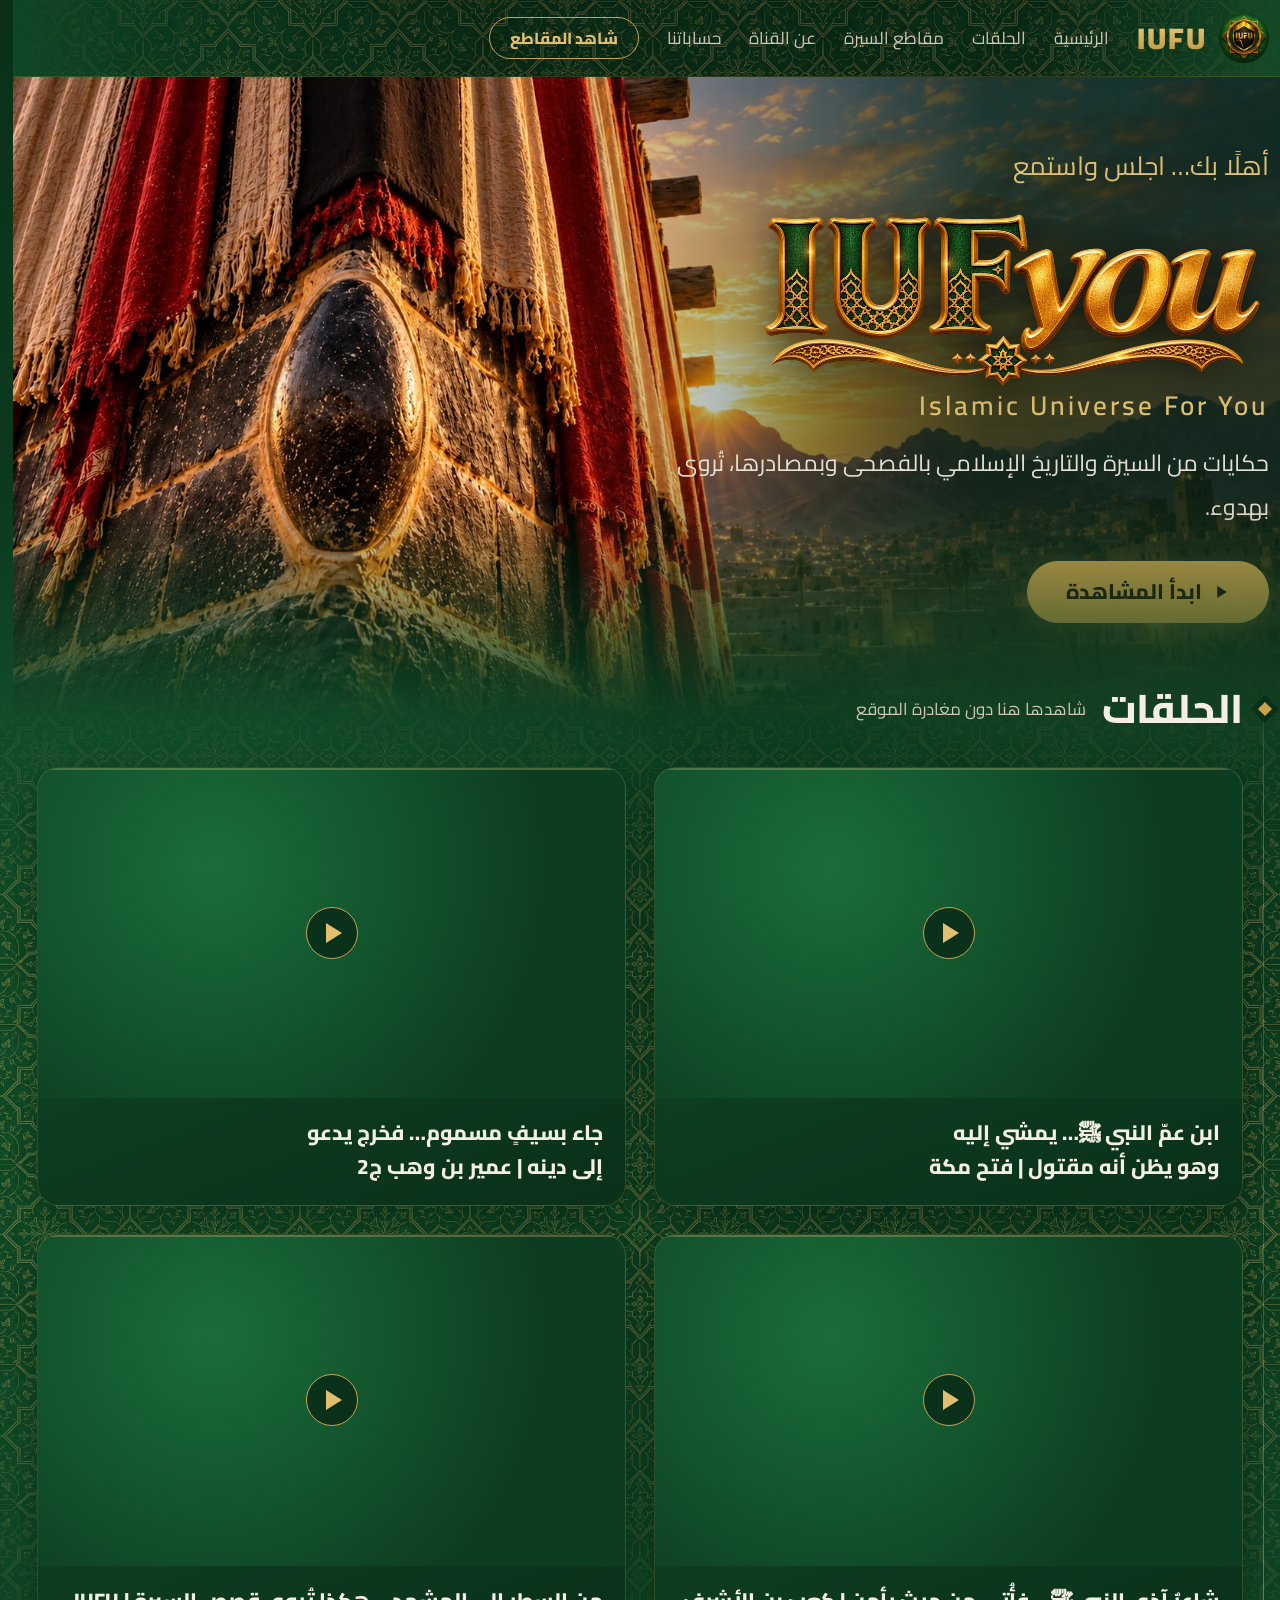
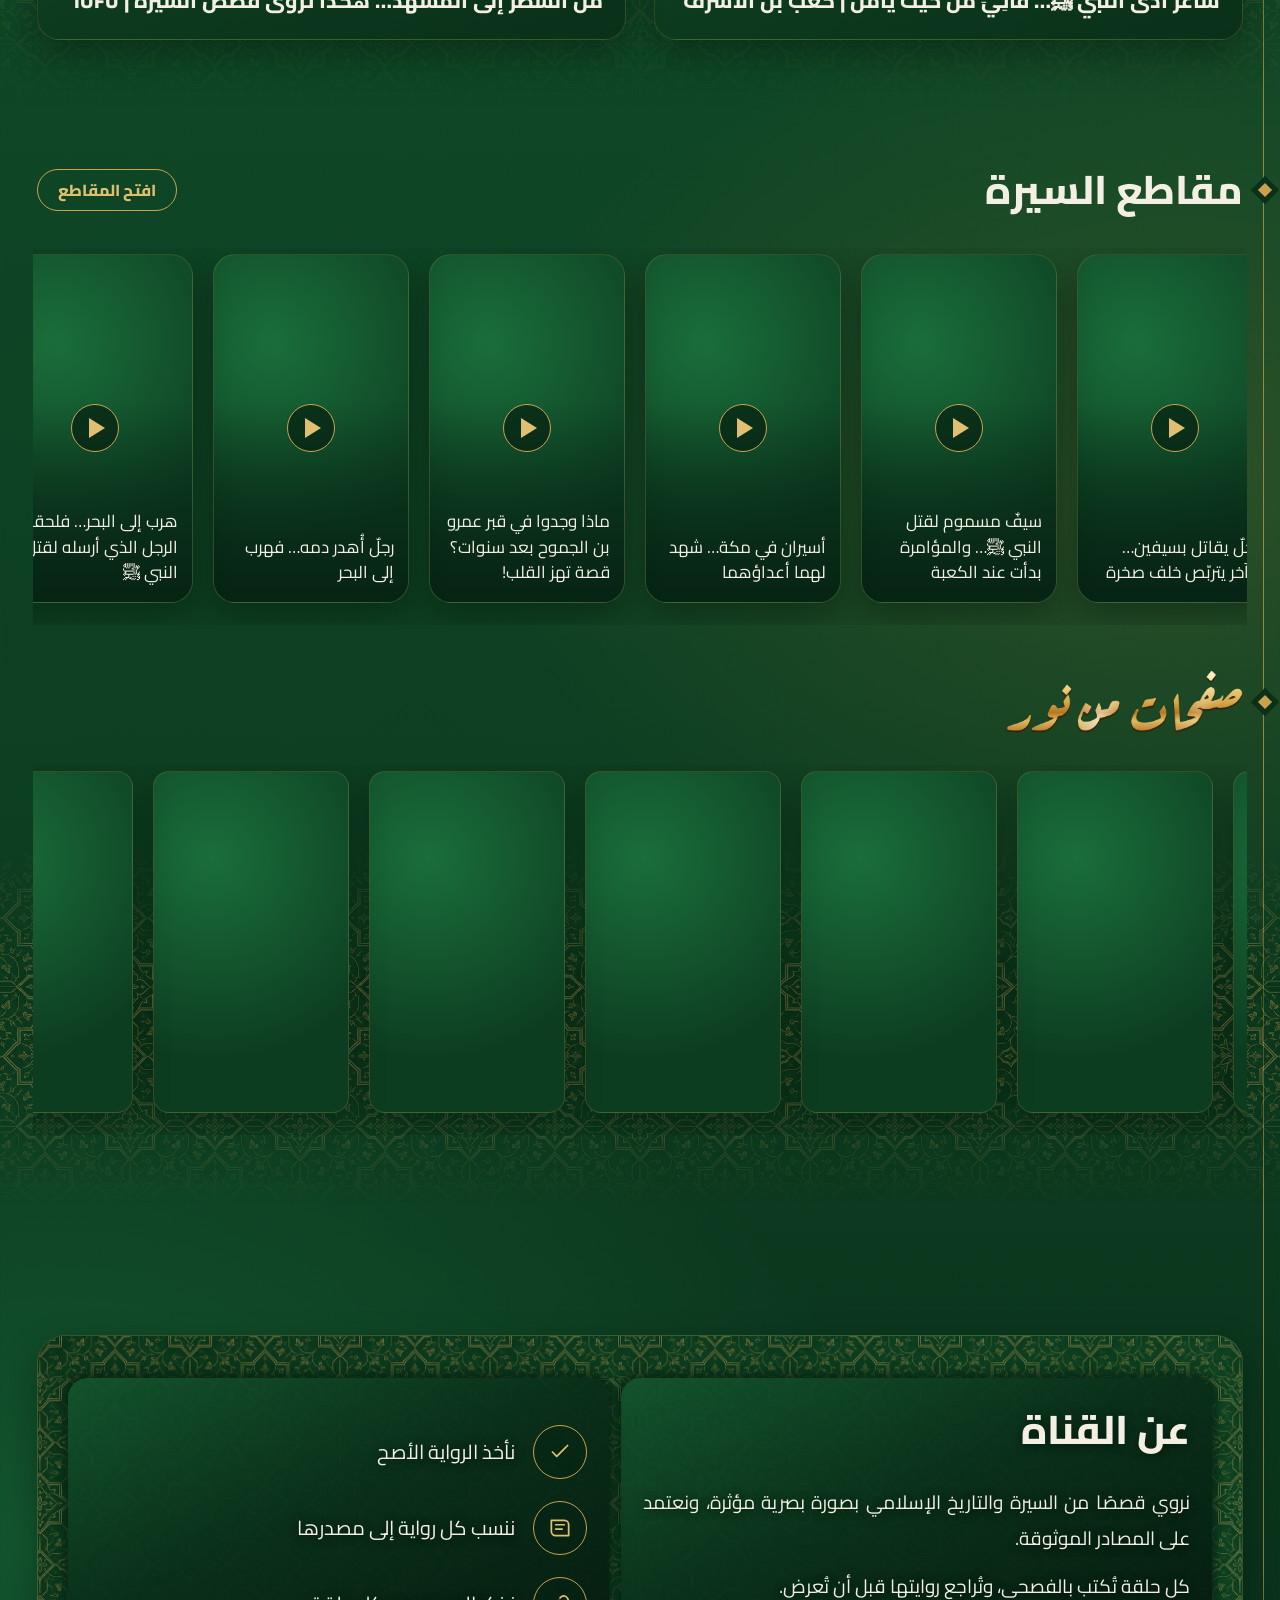
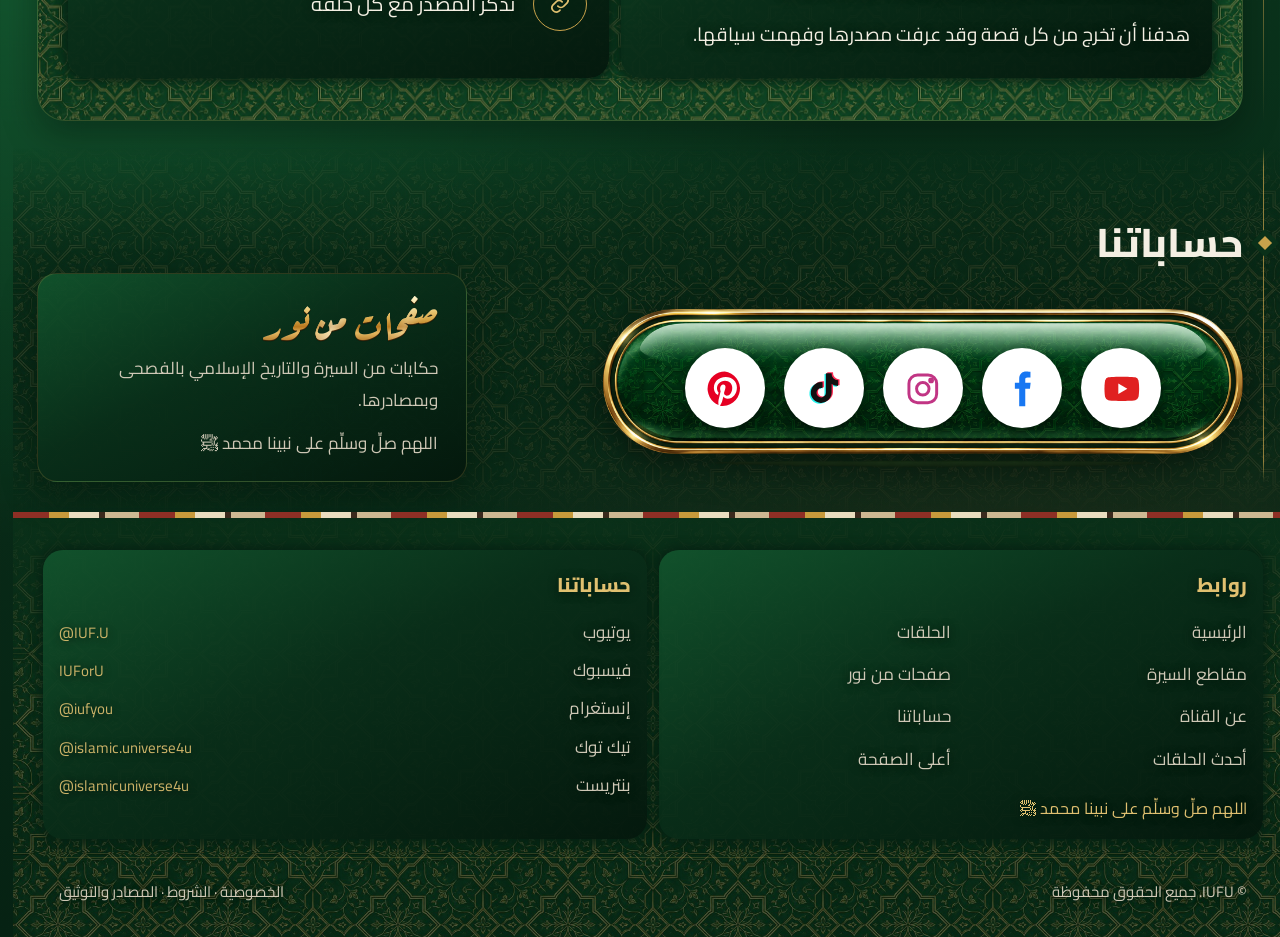
==== index.html @ 2909538a "Hero: bigger title and text, shifted left Co-Authored-By: Claude Sonnet 5.5 <noreply@anthropic.com> " ====
<!doctype html>
<html lang="ar" dir="rtl">
<head>
<meta charset="utf-8">
<meta name="viewport" content="width=device-width,initial-scale=1,viewport-fit=cover">
<title>صفحات من نور</title>
<meta name="claude:viewport-fit-sides" content="cover">
<link rel="stylesheet" href="https://fonts.googleapis.com/css2?family=Cairo:wght@400;600;800;900&display=swap">
<style>
/* Layout: a calm evening. An illustrated emerald dusk with lanterns opens the page, then soft rounded cards on a deep green ground. A faint gold thread runs down the right edge. */
:root{
  --ink:#062213; --bg:#0A3019; --card:#0D3D21; --raised:#145A31; --emerald:#0F5A30;
  --gold:#C9A24B; --gold-l:#E0C070; --gold-d:#9E7B2E;
  --text:#F4EFE3; --text2:#CFC8B6; --line:rgba(201,162,75,.2);
  --w-red:#8E2F25; --w-ochre:#C79A3B; --w-cream:#E9DDBF; --w-sand:#CDB892; --w-brown:#3A2A1D;
  --f-display:"Cairo","Noto Kufi Arabic",Tahoma,sans-serif;
  --f-body:"Cairo","Noto Sans Arabic",Tahoma,sans-serif;
  --shadow:0 14px 34px rgba(2,12,7,.35);
  color-scheme:dark;
}
*{box-sizing:border-box}
[hidden]{display:none!important}
html{scroll-behavior:smooth}
body{margin:0;direction:rtl;font-family:var(--f-body);font-size:19px;line-height:1.9;color:var(--text);
  background-color:var(--bg);background-image:
    radial-gradient(1000px 700px at 88% 7%,rgba(201,162,75,.20),transparent 70%),
    radial-gradient(1100px 800px at 6% 26%,rgba(26,110,59,.85),transparent 70%),
    radial-gradient(1000px 700px at 92% 50%,rgba(199,154,59,.16),transparent 70%),
    radial-gradient(1200px 850px at 4% 76%,rgba(20,90,49,.9),transparent 70%),
    radial-gradient(900px 600px at 80% 92%,rgba(142,47,37,.14),transparent 70%),
    linear-gradient(180deg,#0A3019 0%,#0F4A28 32%,#0D3D21 62%,#062213 100%)}
body::before{content:"";position:fixed;inset:0 0 auto;height:env(safe-area-inset-top,0px);background:var(--ink);z-index:60}
a{color:inherit;text-decoration:none}
img{display:block;width:100%;height:100%;object-fit:cover}
h1,h2,h3,h4,p{margin:0}
h1,h2,h3,h4{font-family:var(--f-display);font-weight:800;text-wrap:balance}
button{font:inherit}
:focus-visible{outline:2px solid var(--gold-l);outline-offset:3px}
.wrap{max-width:1264px;margin-inline:auto;padding-left:max(16px,env(safe-area-inset-left,0px));padding-right:max(16px,env(safe-area-inset-right,0px))}

/* header */
.top{position:sticky;top:env(safe-area-inset-top,0px);z-index:50;background:rgba(6,34,19,.92);backdrop-filter:blur(8px);-webkit-backdrop-filter:blur(8px);border-bottom:1px solid var(--line)}
.top .wrap{display:flex;align-items:center;gap:28px;height:76px}
.brand{display:flex;align-items:center;gap:12px;flex:none}
.brand img{width:50px;height:50px;border-radius:50%}
.brand b{font-family:var(--f-display);font-size:22px;color:var(--gold-l);font-weight:900;white-space:nowrap}
.nav{display:flex;gap:28px;font-size:17px;color:var(--text2)}
.nav a{position:relative;padding:4px 0;transition:color .2s}
.nav a:hover{color:var(--gold-l)}
.btn{display:inline-flex;align-items:center;justify-content:center;gap:10px;font-family:var(--f-display);font-weight:800;font-size:18px;border-radius:99px;padding:0 28px;height:52px;cursor:pointer;border:1px solid var(--gold);transition:background .25s,color .25s,transform .25s}
.btn.solid{background:var(--gold);color:#1b1407;box-shadow:0 8px 24px rgba(201,162,75,.25)}
.btn.solid:hover{background:var(--gold-l);transform:translateY(-2px)}
.btn.line{color:var(--gold-l);background:transparent}
.btn.line:hover{background:rgba(201,162,75,.14)}
.btn.sm{height:42px;font-size:16px;padding:0 20px}
.btn svg{width:18px;height:18px;fill:currentColor}

/* hero */
.hero{position:relative;overflow:hidden;background:var(--ink);min-height:640px}
.hero-img{position:absolute;inset:0 auto 0 0;width:100%;-webkit-mask-image:linear-gradient(to left,rgba(0,0,0,.22) 0,rgba(0,0,0,.22) 24%,#000 58%);mask-image:linear-gradient(to left,rgba(0,0,0,.22) 0,rgba(0,0,0,.22) 24%,#000 58%)}
.hero-img img{object-position:35% 50%}
.hero::after{content:"";position:absolute;inset:auto 0 0;height:70px;background:linear-gradient(to bottom,transparent,#0A3019)}
.hero .wrap{position:relative;z-index:2;min-height:640px;display:flex;align-items:center}
.hero-copy{width:min(540px,100%);display:flex;flex-direction:column;gap:18px;padding-block:40px 70px}
.hello{font-family:var(--f-display);color:var(--gold-l);font-size:20px}
.hero h1{font-size:64px;line-height:1}
.ttl{display:block;width:min(560px,100%);height:auto;filter:drop-shadow(0 6px 18px rgba(0,0,0,.45))}
.brand .ttl-s{height:34px;width:auto;border-radius:0}
.ttl-h{display:block;height:62px;width:auto}
.ttl-b{display:block;height:46px;width:auto}
.hero p{color:var(--text);font-size:21px;opacity:.92}
.hero-actions{display:flex;gap:22px;align-items:center;flex-wrap:wrap;margin-top:10px}
.link{border-bottom:1px solid var(--gold);padding-bottom:2px;color:var(--text);cursor:pointer;background:none;border-top:0;border-inline:0}
.sway{transform-box:fill-box;transform-origin:50% 0;animation:sway 7s ease-in-out infinite}
.sway.b{animation-duration:9s;animation-delay:-3s}
.glow{animation:breathe 5s ease-in-out infinite}
.tw{animation:tw 4s ease-in-out infinite}
@keyframes sway{0%,100%{transform:rotate(-2.2deg)}50%{transform:rotate(2.2deg)}}
@keyframes breathe{0%,100%{opacity:.7}50%{opacity:1}}
@keyframes tw{0%,100%{opacity:.35}50%{opacity:1}}

/* main + gold thread */
main{position:relative;padding-right:26px}
main::before{content:"";position:absolute;right:5px;top:0;bottom:0;width:1px;background:linear-gradient(to bottom,transparent,rgba(201,162,75,.7) 6%,rgba(201,162,75,.7) 94%,transparent)}
section{padding-top:84px}
.sec-head{position:relative;display:flex;align-items:center;gap:16px;margin-bottom:32px}
.sec-head::after{content:"";position:absolute;right:-27px;top:50%;width:10px;height:10px;background:var(--gold);transform:translateY(-50%) rotate(45deg);box-shadow:0 0 0 5px var(--bg)}
.sec-head h2{font-size:40px;line-height:1.3}
.sec-head .note{color:var(--text2);font-size:17px}
.sec-head .more{margin-inline-start:auto}

/* cards */
.card{background:linear-gradient(160deg,#145A31 0%,#0D3D21 55%,#0A3019 100%);border:1px solid var(--line);border-radius:22px;overflow:hidden;box-shadow:var(--shadow)}
a.card{display:block;transition:transform .3s,border-color .3s}
a.card:hover{transform:translateY(-4px);border-color:rgba(201,162,75,.5)}
.ph{position:relative;overflow:hidden;background:radial-gradient(circle at 30% 30%,#1a6e3b,#0D3D21 70%)}
.ph::after{content:"";position:absolute;inset:0;pointer-events:none;box-shadow:inset 0 2px 0 rgba(242,197,122,.28)}
.pb{position:absolute;z-index:2;inset:50% auto auto 50%;transform:translate(-50%,-50%);width:64px;height:64px;border-radius:50%;background:rgba(6,34,19,.72);border:1px solid var(--gold);display:grid;place-items:center;transition:background .25s,transform .25s}
.pb::before{content:"";border:10px solid transparent;border-right:0;border-left:16px solid var(--gold-l);margin-left:4px}
a:hover>.pb,a:hover .pb{background:rgba(201,162,75,.92);transform:translate(-50%,-50%) scale(1.06)}
a:hover .pb::before{border-left-color:#1b1407}
.cap{padding:18px 22px 22px}
.cap h3{font-size:21px;line-height:1.6}

/* videos */
.vgrid{display:grid;grid-template-columns:minmax(0,1fr) minmax(0,1fr);gap:28px;align-items:start}
.vmain .ph{aspect-ratio:16/9;display:block}
.vmain .cap{display:flex;flex-direction:column;gap:14px;align-items:flex-start}
.vmain h3{font-size:25px}
.vstack{display:grid;gap:28px}
a.card.newv{display:grid;grid-template-columns:minmax(0,1.35fr) minmax(0,1fr);align-items:stretch}
.newv .ph{aspect-ratio:16/9;display:block}
.newv .cap{display:flex;flex-direction:column;justify-content:center;gap:14px;align-items:flex-start}
.newv h3{font-size:27px}
.newtag{display:inline-block;background:var(--gold);color:#1b1407;font-weight:900;font-size:15px;border-radius:99px;padding:2px 16px}
@media(max-width:860px){.newv{grid-template-columns:1fr}}
.hbar{flex:1 1 0;min-width:0;overflow:hidden;direction:ltr;height:44px;display:flex;align-items:center;border:1px solid var(--line);border-radius:99px;background:rgba(0,0,0,.18);-webkit-mask-image:linear-gradient(to right,transparent 0,#000 7%,#000 93%,transparent 100%);mask-image:linear-gradient(to right,transparent 0,#000 7%,#000 93%,transparent 100%)}
.hbar-t{display:flex;flex:none;width:max-content;white-space:nowrap;animation:hroll var(--hdur,40s) linear infinite}
.hbar:hover .hbar-t,.hbar:focus-within .hbar-t{animation-play-state:paused}
.hbar .hi{direction:rtl;display:inline-flex;align-items:center;gap:10px;padding-inline:36px;color:var(--text);font-size:16px}
.hbar .hi::before{content:"✦";color:var(--gold)}
.hbar .hi b{color:var(--gold-l);font-weight:700;font-size:14px}
@keyframes hroll{from{transform:translateX(-50%)}to{transform:translateX(0)}}
@media(prefers-reduced-motion:reduce){.hbar{justify-content:center}.hbar-t{animation:none!important;width:auto;white-space:normal;max-height:44px;overflow:hidden}.hbar .hi+.hi{display:none}}
@media(max-width:560px){.hbar{height:40px}.hbar .hi{font-size:15px}}
.hday{position:relative;text-align:center;padding:44px 40px 40px}
.hday::before{content:"❝";display:block;font-size:64px;line-height:.8;color:var(--gold);font-family:Georgia,serif}
.hday .ht{font-family:var(--f-display);font-size:34px;line-height:2;color:var(--text);max-width:900px;margin:10px auto 0;text-wrap:balance}
.hday .hs{margin-top:14px;color:var(--gold-l);font-size:19px;font-weight:700}
.hday .hs::before{content:"— "}
@media(max-width:560px){.hday{padding:32px 20px}.hday .ht{font-size:26px}}
#newvid[hidden]+#videos{padding-top:0!important;margin-top:-34px!important}
.vside .ph{aspect-ratio:16/9}
.vside .pb{width:52px;height:52px}

/* shorts */
.srow{display:flex;gap:20px;overflow-x:auto;padding:6px 4px 22px;margin-inline:-4px;scrollbar-color:var(--raised) transparent}
.short{position:relative;flex:0 0 196px;aspect-ratio:9/16;border-radius:22px;overflow:hidden;border:1px solid var(--line);background:radial-gradient(circle at 30% 25%,#1a6e3b,#0D3D21 70%);scroll-snap-align:start;box-shadow:var(--shadow);transition:transform .3s,border-color .3s}
.short:hover{transform:translateY(-4px);border-color:rgba(201,162,75,.5)}
.short .fade{position:absolute;inset:0;background:linear-gradient(to top,rgba(6,34,19,.94),transparent 58%)}
.short .over{position:absolute;z-index:2;inset:auto 14px 16px;font-family:var(--f-display);font-size:17px;line-height:1.5}
.short .pb{width:48px;height:48px}
.igh{margin-top:46px}
.igrow{display:flex;gap:20px;overflow-x:auto;padding:6px 4px 22px;margin-inline:-4px;scrollbar-color:var(--raised) transparent}
.igc{flex:0 0 196px}
.igc{border-radius:16px;overflow:hidden;background:radial-gradient(circle at 30% 25%,#1a6e3b,#0D3D21 70%);border:1px solid var(--line);box-shadow:var(--shadow);position:relative}
.igo{position:absolute;inset:0;z-index:2;cursor:pointer;touch-action:pan-x;-webkit-tap-highlight-color:transparent}
.igc.on .igo{display:none}
.igc.on{outline:2px solid var(--gold);outline-offset:-2px}
.igc iframe{display:block;width:340px;height:600px;border:0;transform-origin:top right;position:absolute;top:0;right:0}


/* about */
.about{border:1px solid var(--line);border-radius:28px;background:linear-gradient(135deg,#0D3D21,#145A31);position:relative;overflow:hidden;box-shadow:var(--shadow)}
.about::before{content:"";position:absolute;inset:0;opacity:.07;background-image:url("data:image/svg+xml,%3Csvg xmlns='http://www.w3.org/2000/svg' width='80' height='80' viewBox='0 0 80 80'%3E%3Cpath d='M40 6l8 14 15-6-6 15 15 8-15 8 6 15-15-6-8 14-8-14-15 6 6-15-15-8 15-8-6-15 15 6z' fill='none' stroke='%23F4EFE3' stroke-width='1.2'/%3E%3C/svg%3E")}
.about .in{display:grid;grid-template-columns:1.1fr 1fr;gap:56px;padding:56px 52px;position:relative;z-index:1}
.about h2{font-size:40px;margin-bottom:16px}
.about p{margin-bottom:12px}
.points{display:flex;flex-direction:column;gap:22px;justify-content:center}
.pt{display:flex;align-items:center;gap:18px;font-size:20px}
.pt i{flex:none;width:54px;height:54px;border-radius:50%;border:1px solid var(--gold);display:grid;place-items:center;background:rgba(6,34,19,.45)}
.pt svg{width:26px;height:26px;stroke:var(--gold-l);fill:none;stroke-width:1.6;stroke-linecap:round;stroke-linejoin:round}

/* accounts */
.g5a{display:grid;grid-template-columns:repeat(5,1fr);gap:22px}
.acct{color:inherit;text-decoration:none;transition:transform .25s;padding:26px 16px;display:flex;flex-direction:column;align-items:center;gap:12px;text-align:center}
.acct i{width:60px;height:60px;border-radius:50%;background:var(--raised);border:1px solid var(--line);display:grid;place-items:center;color:var(--text);font-style:normal;font-family:var(--f-display);font-size:28px}
.acct{padding:0}
.acct{flex:0 0 12.5%}
.acct i{width:100%;height:auto;aspect-ratio:1;background:#fff;border:0;box-shadow:0 3px 12px rgba(0,0,0,.4)}
.acct i svg{width:52%;height:52%}
.g5a{display:flex;flex-wrap:nowrap;align-items:center;justify-content:center;gap:3%;padding:0;box-sizing:border-box;flex:0 1 640px;min-width:300px;aspect-ratio:1933/481;background:url(img/pill.png) center/100% 100% no-repeat;filter:drop-shadow(0 8px 18px rgba(0,0,0,.45))}
@media(max-width:700px){.accrow{flex-wrap:wrap}}
.accrow{display:flex;flex-wrap:nowrap;align-items:center;justify-content:space-between;gap:34px}
.bcard{flex:1 1 260px;max-width:430px;margin-right:auto;padding:22px 28px;border-radius:20px;background:linear-gradient(155deg,rgba(18,84,45,.93) 0%,rgba(9,46,25,.95) 45%,rgba(4,24,13,.97) 100%);border:1px solid var(--line);box-shadow:var(--shadow)}
.bcard h4{font-size:22px;color:var(--gold-l);margin-bottom:10px}
.bcard p{margin:0;color:var(--text2);font-size:17px}
.acct:hover{transform:translateY(-3px)}
.acct svg{width:30px;height:30px;stroke:var(--text);fill:none;stroke-width:1.7;stroke-linecap:round;stroke-linejoin:round}
.acct b{font-family:var(--f-display);font-size:21px;font-weight:800}

/* footer */
.weave{height:6px;background:repeating-linear-gradient(90deg,var(--w-red) 0 36px,var(--w-ochre) 36px 56px,var(--w-cream) 56px 86px,var(--w-brown) 86px 92px,var(--w-sand) 92px 126px)}
footer{margin-top:0;background:linear-gradient(180deg,#0A3019 0%,#062213 75%)}
footer .wrap{padding-block:48px 30px}
.fcols{display:grid;grid-template-columns:1fr 1fr;gap:40px}
.fcols h4{font-size:20px;color:var(--gold-l);margin-bottom:12px}
.fb h4{font-size:30px}
.fcols p,.fcols li{color:var(--text2);font-size:17px}
.fcols ul.two{grid-template-columns:1fr 1fr;gap:10px 20px}
.fcols ul.hnd a{display:flex;justify-content:space-between;gap:14px;align-items:baseline}
.fcols ul.hnd em{font-style:normal;direction:ltr;color:var(--gold-l);font-size:15px;opacity:.9}
.fcols .salat{margin-top:18px;color:var(--gold-l);font-size:16px}
.fcols ul{list-style:none;margin:0;padding:0;display:grid;gap:6px}
.fcols a:hover{color:var(--gold-l)}
.strip{margin-top:34px;padding-top:20px;border-top:1px solid var(--line);display:flex;justify-content:space-between;gap:16px;flex-wrap:wrap;font-size:15px;color:var(--text2)}


.hero-img{width:100%}
.hero-copy{width:min(600px,100%);gap:22px}
@media(min-width:861px){.hero-copy{margin-inline-end:clamp(40px,7vw,150px)}}
.hero .hello{font-size:26px}
.hero p{font-size:23px;line-height:1.9}
.hero .btn.solid{height:62px;font-size:21px;padding:0 38px}
.hero h1.iu{display:flex;flex-direction:column;gap:6px;font-family:var(--f-display);line-height:1;direction:ltr;align-items:flex-end}
.iu b{font-size:104px;font-weight:900;letter-spacing:4px;background:linear-gradient(180deg,#F3DE9A,#C9A24B 60%,#8E6A22);-webkit-background-clip:text;background-clip:text;color:transparent;filter:drop-shadow(0 4px 14px rgba(0,0,0,.45))}
.brand .iu-s{font-family:var(--f-display);font-size:30px;font-weight:900;letter-spacing:2px;direction:ltr;background:linear-gradient(180deg,#F3DE9A,#C9A24B 65%,#8E6A22);-webkit-background-clip:text;background-clip:text;color:transparent}
.iu-logo{display:block;width:min(520px,100%);height:auto;filter:drop-shadow(0 6px 18px rgba(0,0,0,.5))}
.hero .btn.solid{animation:floatbtn 3.4s ease-in-out infinite}
@keyframes floatbtn{0%,100%{transform:translateY(0);box-shadow:0 10px 22px rgba(201,162,75,.30),0 22px 30px -8px rgba(201,162,75,.35)}50%{transform:translateY(-8px);box-shadow:0 18px 30px rgba(201,162,75,.45),0 34px 44px -6px rgba(224,192,112,.55)}}
.hero .btn.solid:hover{animation-play-state:paused}
@media(prefers-reduced-motion:reduce){.hero .btn.solid{animation:none;box-shadow:0 8px 24px rgba(201,162,75,.45)}}
.iu small{font-size:27px;font-weight:600;letter-spacing:3px;color:var(--gold-l)}
.about p{text-align:justify;text-align-last:right}
.top{background:linear-gradient(to right,rgba(20,90,49,.55) 0,rgba(6,34,19,.97) 34%,rgba(6,34,19,.97) 80%,rgba(20,90,49,.6) 100%)}
.top::before{opacity:.5;-webkit-mask-image:none;mask-image:none}
.band::before{-webkit-mask-image:linear-gradient(to bottom,transparent 0,#000 30%,#000 70%,transparent 100%);mask-image:linear-gradient(to bottom,transparent 0,#000 30%,#000 70%,transparent 100%);opacity:.5}
.band::after{content:"";position:absolute;inset:0;z-index:0;pointer-events:none;background:linear-gradient(to bottom,transparent 0,rgba(6,34,19,.6) 30%,rgba(6,34,19,.6) 70%,transparent 100%)}
/* pattern bands: header, under the about card, footer */
.top::before,.band::before,footer::before{content:"";position:absolute;inset:0;z-index:0;pointer-events:none;background:url(img/pattern.jpg) center top/340px repeat;opacity:.5}
.top::before{opacity:.38;-webkit-mask-image:linear-gradient(to right,transparent,#000 18%,#000 82%,transparent);mask-image:linear-gradient(to right,transparent,#000 18%,#000 82%,transparent)}
.band::before,footer::before{-webkit-mask-image:linear-gradient(to bottom,transparent 0,#000 38%,#000 62%,transparent 100%);mask-image:linear-gradient(to bottom,transparent 0,#000 38%,#000 62%,transparent 100%)}
footer::before{opacity:.42;-webkit-mask-image:linear-gradient(to bottom,transparent 0,#000 45%,#000 100%);mask-image:linear-gradient(to bottom,transparent 0,#000 45%,#000 100%)}
.top .wrap{position:relative;z-index:1}
.band{position:relative;margin-top:26px;padding-bottom:30px}
#accounts .sec-head{margin-bottom:4px}
.g5a{margin-top:22px}
.band .wrap{position:relative;z-index:1}
footer{position:relative;overflow:hidden}
footer .wrap,footer .weave{position:relative;z-index:1}

/* pattern under episodes and shorts */
body{overflow-x:clip}
section{position:relative;isolation:isolate}
#videos::before,#shorts::before{content:"";position:absolute;z-index:-1;left:50%;bottom:-70px;width:100vw;height:360px;transform:translateX(-50%);pointer-events:none;background:url(img/pattern.jpg) center top/340px repeat;opacity:.5;-webkit-mask-image:linear-gradient(to bottom,transparent 0,#000 40%,#000 60%,transparent 100%);mask-image:linear-gradient(to bottom,transparent 0,#000 40%,#000 60%,transparent 100%)}

#videos::before{top:0;height:auto;-webkit-mask-image:linear-gradient(to bottom,transparent 0,#000 24%,#000 62%,transparent 100%);mask-image:linear-gradient(to bottom,transparent 0,#000 24%,#000 62%,transparent 100%)}

.about::before{background:url(img/pattern.jpg) center/300px repeat;opacity:.38}

.about::after{content:"";position:absolute;inset:0;z-index:0;pointer-events:none;background:radial-gradient(ellipse 78% 70% at 50% 50%,rgba(6,34,19,.95) 0%,rgba(8,42,23,.86) 48%,rgba(10,48,25,0) 100%)}

.about::after{background:rgba(6,34,19,.93);-webkit-mask-image:linear-gradient(to right,transparent,#000 14%,#000 86%,transparent),linear-gradient(to bottom,transparent,#000 16%,#000 84%,transparent);mask-image:linear-gradient(to right,transparent,#000 14%,#000 86%,transparent),linear-gradient(to bottom,transparent,#000 16%,#000 84%,transparent);-webkit-mask-composite:source-in;mask-composite:intersect}

.about::after{-webkit-mask-image:linear-gradient(to right,transparent,#000 7%,#000 93%,transparent),linear-gradient(to bottom,transparent,#000 8%,#000 92%,transparent);mask-image:linear-gradient(to right,transparent,#000 7%,#000 93%,transparent),linear-gradient(to bottom,transparent,#000 8%,#000 92%,transparent)}

.about::after{-webkit-mask-image:linear-gradient(to right,transparent,#000 7%,#000 36%,rgba(0,0,0,.06) 48%,#000 60%,#000 97%,transparent),linear-gradient(to bottom,transparent,#000 8%,#000 92%,transparent);mask-image:linear-gradient(to right,transparent,#000 7%,#000 36%,rgba(0,0,0,.06) 48%,#000 60%,#000 97%,transparent),linear-gradient(to bottom,transparent,#000 8%,#000 92%,transparent)}

.about::after{display:none}
.about::before{opacity:.55}
.about .in>div{position:relative;isolation:isolate}
.about .in>div::before{content:"";position:absolute;z-index:-1;inset:-6px -10px;border-radius:20px;background:rgba(6,34,19,.66);box-shadow:0 0 34px 24px rgba(6,34,19,.66)}
.about p,.about h2,.pt{text-shadow:0 1px 10px rgba(4,23,13,.95)}

.about .in>div::before{background:rgba(5,28,15,.9);box-shadow:0 0 34px 24px rgba(5,28,15,.9)}

.about .in>div::before{inset:-14px -22px;box-shadow:0 0 10px 4px rgba(5,28,15,.9)}

.about .in>div::before{background:linear-gradient(155deg,rgba(18,84,45,.93) 0%,rgba(9,46,25,.95) 45%,rgba(4,24,13,.97) 100%);box-shadow:0 0 10px 4px rgba(6,34,19,.9)}

.fcols>div{position:relative;isolation:isolate}
.fcols>div::before{content:"";position:absolute;z-index:-1;inset:-16px -18px;border-radius:20px;background:linear-gradient(155deg,rgba(18,84,45,.93) 0%,rgba(9,46,25,.95) 45%,rgba(4,24,13,.97) 100%);box-shadow:0 0 10px 4px rgba(6,34,19,.9)}
.fcols p,.fcols li,.fcols h4,.strip{text-shadow:0 1px 10px rgba(4,23,13,.95)}
.fcols{gap:44px}

footer .wrap{padding-left:max(38px,env(safe-area-inset-left,0px));padding-right:max(38px,env(safe-area-inset-right,0px))}
.fcols>div::before{inset:-16px -16px}


.hero::after{display:none}
.hero{border-bottom:0;-webkit-mask-image:linear-gradient(to bottom,#000 0,#000 66%,transparent 100%);mask-image:linear-gradient(to bottom,#000 0,#000 66%,transparent 100%)}

/* players + shorts feed */
.x{position:absolute;z-index:5;top:12px;right:12px;width:46px;height:46px;border-radius:50%;border:1px solid var(--line);background:rgba(6,34,19,.88);color:var(--text);font-size:26px;line-height:1;cursor:pointer}
.x:hover{border-color:var(--gold)}
.modal{position:fixed;inset:0;z-index:100;background:rgba(3,16,9,.93);display:flex;align-items:center;justify-content:center;padding:max(16px,env(safe-area-inset-top,0px)) max(16px,env(safe-area-inset-right,0px)) max(16px,env(safe-area-inset-bottom,0px)) max(16px,env(safe-area-inset-left,0px))}
.mbox{width:min(1100px,100%);display:flex;flex-direction:column;gap:14px}
.mbox .x{position:static;align-self:flex-start}
.frame{aspect-ratio:16/9;width:100%;background:#000;border-radius:18px;overflow:hidden;border:1px solid var(--line)}
.frame iframe{width:100%;height:100%;border:0;display:block}
.mcap{display:flex;gap:16px;align-items:center;justify-content:space-between;flex-wrap:wrap}
.mcap h3{font-size:22px;line-height:1.6;flex:1;min-width:240px}
.mfb{font-size:14px;color:var(--text2)}
.mfb a{color:var(--gold-l);border-bottom:1px solid var(--gold)}
.feed-wrap{position:fixed;inset:0;z-index:100;background:#04170d}
.fbar{position:absolute;z-index:6;inset:env(safe-area-inset-top,0px) 0 auto 0;display:flex;align-items:center;justify-content:space-between;padding:12px max(16px,env(safe-area-inset-right,0px)) 0;pointer-events:none}
.fbar b{font-family:var(--f-display);color:var(--gold-l);font-size:20px;text-shadow:0 1px 8px #000}
.fbar .x{position:static;pointer-events:auto}
.feed{position:absolute;inset:0;overflow-y:auto;scroll-snap-type:y mandatory;overscroll-behavior:contain;scrollbar-width:none;outline:none}
.feed::-webkit-scrollbar{display:none}
.fi{height:100dvh;scroll-snap-align:start;scroll-snap-stop:always;display:flex;align-items:center;justify-content:center}
.sw{position:relative;width:min(100vw,calc((100dvh - 24px)*9/16));aspect-ratio:9/16;border-radius:20px;background:var(--raised)}
.stage{position:absolute;inset:0;border-radius:20px;overflow:hidden;background:radial-gradient(circle at 30% 25%,#1a6e3b,#0D3D21 70%)}
.stage iframe{position:absolute;inset:0;width:100%;height:100%;border:0}
.fmeta{position:absolute;z-index:3;inset:auto 0 0 0;padding:56px 16px 18px;background:linear-gradient(to top,rgba(6,34,19,.92),transparent);border-radius:0 0 20px 20px;pointer-events:none}
.fmeta h3{font-size:19px;line-height:1.55;text-shadow:0 1px 6px #000;padding-left:64px}
.rail{position:absolute;z-index:4;left:calc(100% + 14px);bottom:24px;display:flex;flex-direction:column;gap:18px}
.rb{width:56px;display:flex;flex-direction:column;align-items:center;gap:4px;background:none;border:0;color:var(--text);cursor:pointer;font-size:13px;padding:0}
.rb i{width:48px;height:48px;border-radius:50%;background:rgba(13,61,33,.92);border:1px solid var(--line);display:grid;place-items:center;transition:border-color .2s,background .2s}
.rb:hover i{border-color:var(--gold);background:var(--raised)}
.rb svg{width:24px;height:24px;stroke:var(--text);fill:none;stroke-width:1.7;stroke-linecap:round;stroke-linejoin:round}
.fnav{position:absolute;z-index:6;right:max(16px,env(safe-area-inset-right,0px));top:50%;transform:translateY(-50%);display:flex;flex-direction:column;gap:12px}
.fnav button{width:46px;height:46px;border-radius:50%;border:1px solid var(--line);background:rgba(13,61,33,.92);color:var(--text);cursor:pointer;font-size:18px}
.fnav button:hover{border-color:var(--gold)}
.sheet{position:absolute;z-index:8;inset:auto 0 0 0;max-height:72dvh;display:flex;flex-direction:column;background:var(--ink);border-top:1px solid var(--gold);border-radius:22px 22px 0 0;width:min(520px,100%);margin-inline:auto;padding-bottom:env(safe-area-inset-bottom,0px)}
.sh-h{display:flex;align-items:center;justify-content:space-between;padding:14px 20px;border-bottom:1px solid var(--line)}
.sh-h h4{font-size:20px}
.sh-h button{background:none;border:0;color:var(--text);font-size:26px;cursor:pointer;line-height:1}
.cl{list-style:none;margin:0;padding:8px 20px;overflow-y:auto;flex:1;display:grid;gap:14px;align-content:start;min-height:90px}
.cl li b{font-family:var(--f-display);color:var(--gold-l);font-size:15px;font-weight:800}
.cl li p{font-size:16px;line-height:1.7;overflow-wrap:anywhere}
.cl .empty{color:var(--text2);font-size:16px;padding:14px 0}
.cf{display:grid;gap:8px;padding:12px 20px 18px;border-top:1px solid var(--line)}
.cf input,.cf textarea{font:inherit;font-size:16px;color:var(--text);background:var(--card);border:1px solid var(--line);border-radius:14px;padding:10px 14px;width:100%;resize:none}
.cf input:focus,.cf textarea:focus{outline:2px solid var(--gold-l);outline-offset:1px}
.cf .row2{display:flex;gap:10px;align-items:center;justify-content:space-between}
.cf small{color:var(--text2);font-size:13px}
.toast{position:absolute;z-index:12;inset:auto 0 90px 0;margin-inline:auto;width:max-content;max-width:90%;background:var(--gold);color:#1b1407;font-family:var(--f-display);padding:10px 20px;border-radius:99px}

.tap{position:absolute;inset:0;z-index:2;cursor:pointer;-webkit-tap-highlight-color:transparent}
.pi{position:absolute;z-index:3;inset:50% auto auto 50%;transform:translate(-50%,-50%);width:84px;height:84px;border-radius:50%;background:rgba(6,34,19,.72);border:1px solid var(--gold);pointer-events:none}
.pi::before,.pi::after{content:"";position:absolute;top:26px;width:9px;height:30px;border-radius:3px;background:var(--gold-l)}
.pi::before{left:28px}.pi::after{right:28px}
@media (max-width:1100px){
  .g5a{grid-template-columns:repeat(3,1fr)}
  .nav{gap:18px;font-size:16px}
  .hero h1{font-size:54px}
}
@media (max-width:860px){
  .nav{display:none}
  .top .wrap{gap:14px}.top .btn{margin-inline-start:auto}
  .hero{min-height:600px}.hero .wrap{min-height:600px;align-items:flex-start}
  .hero h1{font-size:44px}
  .hero-img{width:100%;-webkit-mask-image:none;mask-image:none;opacity:.5}
  .vgrid,.about .in{grid-template-columns:1fr}
  .about .in{padding:32px 22px;gap:30px}
  .sec-head h2,.about h2{font-size:32px}
  .fcols{grid-template-columns:1fr 1fr}
  .rail{left:10px;bottom:84px}
  .fmeta{padding-left:80px}
  .fmeta h3{padding-left:0;font-size:17px}
  .fnav{display:none}
}
@media (max-width:560px){
  main{padding-right:20px}
  .sec-head::after{right:-22px}
  .g5a{grid-template-columns:1fr 1fr}
  .fcols{grid-template-columns:1fr}
  .brand b{font-size:18px}
  .short{flex-basis:164px}
}
@media (prefers-reduced-motion:reduce){*{transition:none!important;animation:none!important;scroll-behavior:auto!important}}
</style>

<header class="top">
  <div class="wrap">
    <a class="brand" href="#top" aria-label="IUFU"><img src="img/p6.jpg" alt="شعار IUFU"><b class="iu-s">IUFU</b></a>
    <nav class="nav" aria-label="القائمة الرئيسية">
      <a href="#top">الرئيسية</a><a href="#videos">الحلقات</a><a href="#shorts" data-feed="0">مقاطع السيرة</a><a href="#about">عن القناة</a><a href="#accounts">حساباتنا</a>
    </nav>
    <div class="hbar" id="hbar" role="region" aria-label="حديث اليوم" hidden><div class="hbar-t" id="hbt"></div></div>
    <button class="btn line sm" data-feed="0">شاهد المقاطع</button>
  </div>
</header>

<div class="hero" id="top">
  <div class="hero-img"><img src="img/p7.webp" alt="الكعبة المشرفة عند الغروب"></div>
  <div class="wrap">
    <div class="hero-copy">
      <span class="hello">أهلًا بك… اجلس واستمع</span>
      <h1 class="iu"><img class="iu-logo" src="img/iufyou-logo.webp" alt="IUFyou" width="1000" height="334"><small>Islamic Universe For You</small></h1>
      <p>حكايات من السيرة والتاريخ الإسلامي بالفصحى وبمصادرها، تُروى بهدوء.</p>
      <div class="hero-actions">
        <button class="btn solid" data-vid="Xq8omR68XPA"><svg viewBox="0 0 24 24"><path d="M7 4l13 8-13 8z"/></svg>ابدأ المشاهدة</button>
      </div>
    </div>
  </div>
</div>

<div class="wrap"><main>

<section id="newvid" style="padding-top:0;margin-top:-34px" hidden>
  <div class="sec-head"><h2>جديدنا</h2><span class="note">أحدث فيديو على القناة</span></div>
  <div id="newbox"></div>
</section>

<section id="videos" style="padding-top:90px">
  <div class="sec-head"><h2>الحلقات</h2><span class="note">شاهدها هنا دون مغادرة الموقع</span></div>
  <div class="vgrid" id="vgrid"></div>
</section>

<section id="hadith" style="padding-top:90px" hidden>
  <div class="sec-head"><h2>حديث اليوم</h2><span class="note">من هدي النبي ﷺ</span></div>
  <div class="card hday"><p class="ht" id="hdt"></p><div class="hs" id="hds"></div></div>
</section>

<section id="shorts" style="padding-top:124px">
  <div class="sec-head"><h2>مقاطع السيرة</h2><button class="btn line sm more" data-feed="0">افتح المقاطع</button></div>
  <div class="srow" id="srow"></div>
  <div class="sec-head igh"><h2><img class="ttl-h" src="img/title-s.png" alt="صفحات من نور"></h2></div>
  <div class="igrow" id="igrow"></div>
</section>

<section id="about" style="padding-top:200px">
  <div class="about"><div class="in">
    <div>
      <h2>عن القناة</h2>
      <p>نروي قصصًا من السيرة والتاريخ الإسلامي بصورة بصرية مؤثرة، ونعتمد على المصادر الموثوقة.</p>
      <p>كل حلقة تُكتب بالفصحى، وتُراجع روايتها قبل أن تُعرض.</p>
      <p>هدفنا أن تخرج من كل قصة وقد عرفت مصدرها وفهمت سياقها.</p>
    </div>
    <div class="points">
      <div class="pt"><i><svg viewBox="0 0 24 24"><path d="M5 12l4 4 10-10"/></svg></i>نأخذ الرواية الأصح</div>
      <div class="pt"><i><svg viewBox="0 0 24 24"><path d="M4 5h12a4 4 0 014 4v10H8a4 4 0 01-4-4z"/><path d="M8 9h8M8 13h6"/></svg></i>ننسب كل رواية إلى مصدرها</div>
      <div class="pt"><i><svg viewBox="0 0 24 24"><path d="M10 14a4 4 0 005.6 0l3-3a4 4 0 00-5.6-5.6l-1 1"/><path d="M14 10a4 4 0 00-5.6 0l-3 3a4 4 0 005.6 5.6l1-1"/></svg></i>نذكر المصدر مع كل حلقة</div>
    </div>
  </div></div>
</section>

</main></div>
<div class="band"><div class="wrap"><main>
<section id="accounts" style="padding-top:70px">
  <div class="sec-head"><h2>حساباتنا</h2></div>
  <div class="accrow">
  <div class="g5a">
    <a class="acct yt" href="https://www.youtube.com/@IUF.U" target="_blank" rel="noopener" aria-label="يوتيوب"><i><svg viewBox="0 0 24 24"><path fill="#E02020" stroke="none" d="M21.6 7.2a2.5 2.5 0 00-1.8-1.8C18.2 5 12 5 12 5s-6.2 0-7.8.4A2.5 2.5 0 002.4 7.2C2 8.8 2 12 2 12s0 3.2.4 4.8a2.5 2.5 0 001.8 1.8C5.8 19 12 19 12 19s6.200 0 7.800-.4a2.500 2.500 0 001.800-1.800C22 15.200 22 12 22 12s0-3.200-.4-4.800z"/><path fill="#fff" stroke="none" d="M10 9v6l5.200-3z"/></svg></i></a>
    <a class="acct fb" href="https://www.facebook.com/IUForU" target="_blank" rel="noopener" aria-label="فيسبوك"><i><svg viewBox="0 0 24 24"><path fill="#1877F2" stroke="none" d="M14 8.500V6.800c0-.8.2-1.300 1.400-1.300H17V2.200C16.700 2.200 15.700 2 14.600 2 12.100 2 10.500 3.500 10.500 6.200v2.300H8v3.500h2.500V22H14V12h2.700l.4-3.500z"/></svg></i></a>
    <a class="acct ig" href="https://www.instagram.com/iufyou/" target="_blank" rel="noopener" aria-label="إنستغرام"><i><svg viewBox="0 0 24 24" style="stroke:#C13584"><rect x="4" y="4" width="16" height="16" rx="5"/><circle cx="12" cy="12" r="3.6"/><circle cx="16.8" cy="7.2" r=".8" fill="#C13584"/></svg></i></a>
    <a class="acct tt" href="https://www.tiktok.com/@islamic.universe4u" target="_blank" rel="noopener" aria-label="تيك توك"><i><svg viewBox="0 0 24 24"><path fill="#25F4EE" stroke="none" d="M13.200 3v11.300a2.700 2.700 0 11-2.700-2.700c.3 0 .5 0 .8.100V8.200a6 6 0 105.200 6V9.200a6.600 6.600 0 003.800 1.200V7.100a3.800 3.800 0 01-3.800-4.100z" transform="translate(-.8 .5)"/><path fill="#FE2C55" stroke="none" d="M13.200 3v11.300a2.700 2.700 0 11-2.700-2.700c.3 0 .5 0 .8.100V8.200a6 6 0 105.200 6V9.200a6.600 6.600 0 003.800 1.200V7.100a3.800 3.800 0 01-3.800-4.100z" transform="translate(.8 -.5)"/><path fill="#111" stroke="none" d="M13.200 3v11.300a2.700 2.700 0 11-2.700-2.700c.3 0 .5 0 .8.100V8.200a6 6 0 105.200 6V9.200a6.600 6.600 0 003.800 1.200V7.100a3.800 3.800 0 01-3.800-4.100z"/></svg></i></a>
    <a class="acct pn" href="https://uk.pinterest.com/islamicuniverse4u" target="_blank" rel="noopener" aria-label="بنتريست"><i><svg viewBox="0 0 24 24"><path fill="#E60023" stroke="none" d="M12 2a10 10 0 00-3.600 19.300c-.1-.8-.2-2 0-2.900l1.200-5s-.3-.6-.3-1.500c0-1.400.8-2.400 1.800-2.400.9 0 1.300.6 1.300 1.400 0 .9-.5 2.100-.8 3.300-.2 1 .5 1.800 1.500 1.800 1.800 0 3.200-1.900 3.200-4.600 0-2.400-1.700-4.100-4.200-4.100-2.900 0-4.600 2.200-4.600 4.400 0 .9.300 1.800.8 2.300.1.100.1.200.1.300l-.3 1.100c0 .2-.1.200-.3.100-1.300-.6-2.100-2.500-2.100-4 0-3.300 2.400-6.300 6.900-6.300 3.600 0 6.400 2.600 6.400 6 0 3.600-2.300 6.500-5.400 6.500-1.100 0-2.100-.5-2.400-1.200l-.7 2.500c-.2.900-.9 2.100-1.300 2.800A10 10 0 1012 2z"/></svg></i></a>
  </div>
  <div class="fb bcard"><h4><img class="ttl-b" src="img/title-s.png" alt="صفحات من نور"></h4><p>حكايات من السيرة والتاريخ الإسلامي بالفصحى وبمصادرها.</p><p style="margin-top:10px">اللهم صلِّ وسلِّم على نبينا محمد ﷺ</p></div>
  </div>
</section>

</main></div></div>

<footer id="footer">
  <div class="weave"></div>
  <div class="wrap">
    <div class="fcols">
      <div><h4>روابط</h4><ul class="two"><li><a href="#top">الرئيسية</a></li><li><a href="#videos">الحلقات</a></li><li><a href="#shorts" data-feed="0">مقاطع السيرة</a></li><li><a href="#igrow">صفحات من نور</a></li><li><a href="#about">عن القناة</a></li><li><a href="#accounts">حساباتنا</a></li><li><a href="#videos">أحدث الحلقات</a></li><li><a href="#top">أعلى الصفحة</a></li></ul>
        <p class="salat">اللهم صلِّ وسلِّم على نبينا محمد ﷺ</p></div>
      <div><h4>حساباتنا</h4><ul class="hnd"><li><a href="https://www.youtube.com/@IUF.U" target="_blank" rel="noopener"><span>يوتيوب</span><em>@IUF.U</em></a></li><li><a href="https://www.facebook.com/IUForU" target="_blank" rel="noopener"><span>فيسبوك</span><em>IUForU</em></a></li><li><a href="https://www.instagram.com/iufyou/" target="_blank" rel="noopener"><span>إنستغرام</span><em>@iufyou</em></a></li><li><a href="https://www.tiktok.com/@islamic.universe4u" target="_blank" rel="noopener"><span>تيك توك</span><em>@islamic.universe4u</em></a></li><li><a href="https://uk.pinterest.com/islamicuniverse4u" target="_blank" rel="noopener"><span>بنتريست</span><em>@islamicuniverse4u</em></a></li></ul></div>
    </div>
    <div class="strip"><span>© IUFU. جميع الحقوق محفوظة</span><span>الخصوصية · الشروط · المصادر والتوثيق</span></div>
  </div>
</footer>

<div class="modal" id="vm" hidden role="dialog" aria-modal="true" aria-label="مشغّل الفيديو">
  <div class="mbox">
    <button class="x" id="vmx" aria-label="إغلاق">×</button>
    <div class="frame" id="vmf"></div>
    <div class="mcap"><h3 id="vmt"></h3><button class="btn line sm" id="vms">مشاركة</button></div>
    <p class="mfb">إن لم يظهر المشغّل، <a id="vmy" href="#" target="_blank" rel="noopener">افتح الحلقة على يوتيوب</a>.</p>
  </div>
</div>

<div class="feed-wrap" id="fw" hidden role="dialog" aria-modal="true" aria-label="مقاطع السيرة">
  <div class="fbar"><b>مقاطع السيرة · صفحات من نور</b><button class="x" id="fx" aria-label="إغلاق">×</button></div>
  <div class="feed" id="feed" tabindex="0"></div>
  <div class="fnav"><button id="fup" aria-label="السابق">&#9650;</button><button id="fdn" aria-label="التالي">&#9660;</button></div>
  <div class="sheet" id="sh" hidden>
    <div class="sh-h"><h4>التعليقات</h4><button id="shx" aria-label="إغلاق التعليقات">×</button></div>
    <ul class="cl" id="cl"></ul>
    <form class="cf" id="cf" autocomplete="off">
      <input id="cn" maxlength="24" placeholder="اسم مستعار (اختياري)" aria-label="اسم مستعار">
      <textarea id="ct" rows="2" maxlength="280" placeholder="اكتب تعليقك" aria-label="تعليقك" required></textarea>
      <div class="row2"><small>تعليق مجهول، بلا حساب</small><button class="btn solid sm" type="submit">نشر</button></div>
    </form>
  </div>
  <div class="toast" id="toast" hidden></div>
</div>

<script src="content.js"></script>
<script src="supabase-config.js"></script>
<script src="live-content.js"></script>
<script>
window.__iufuBoot=function(){
(function(){
var VIDEOS=SITE.videos;
var SHORTS=SITE.shorts;
var CAROUSELS=SITE.carousels;
var $=function(i){return document.getElementById(i)};
var esc=function(x){return String(x).replace(/[&<>"]/g,function(c){return {'&':'&amp;','<':'&lt;','>':'&gt;','"':'&quot;'}[c]})};
var IMG='https://i.ytimg.com/vi/';
function thumb(id,big){
  return '<img src="'+IMG+id+'/'+(big?'maxresdefault':'hqdefault')+'.jpg" alt="" loading="lazy" onerror="if(!this.dataset.f){this.dataset.f=1;this.src=\''+IMG+id+'/hqdefault.jpg\'}else{this.remove()}">';
}

/* ---- render ---- */
function vcard(v){return '<a class="card vside" href="https://youtu.be/'+v.id+'" data-vid="'+v.id+'"><div class="ph">'+thumb(v.id,true)+'<span class="pb"></span></div><div class="cap"><h3>'+esc(v.t)+'</h3></div></a>'}
function vc(i){return VIDEOS[i]?vcard(VIDEOS[i]):''}
$('vgrid').innerHTML='<div class="vstack">'+vc(0)+vc(3)+'</div><div class="vstack">'+vc(1)+vc(2)+'</div>';
(function(){
  var n=SITE.newVideo; if(!n||!n.id||!n.t) return;
  var s=n.kind==='short', href=s?'https://youtube.com/shorts/'+n.id:'https://youtu.be/'+n.id, attr, i;
  if(s){i=SHORTS.findIndex(function(x){return x.id===n.id}); if(i<0) return; attr='data-feed="'+i+'"'}
  else{ if(!VIDEOS.some(function(x){return x.id===n.id})) return; attr='data-vid="'+n.id+'"'}
  $('newbox').innerHTML='<a class="card newv" href="'+href+'" '+attr+'><div class="ph">'+thumb(n.id,!s)+'<span class="pb"></span></div><div class="cap"><span class="newtag">جديد</span><h3>'+esc(n.t)+'</h3></div></a>';
  $('newvid').hidden=false;
})();
(function(){
  var H=SITE.hadith; if(!H||!H.t) return;
  var one='<span class="hi">'+esc(H.t)+(H.s?' <b>— '+esc(H.s)+'</b>':'')+'</span>';
  $('hbt').innerHTML=one+one;
  $('hbt').style.setProperty('--hdur',Math.max(24,Math.min(120,Math.round((H.t.length+(H.s||'').length)*0.45)))+'s');
  $('hbar').hidden=false;
  $('hdt').textContent=H.t;$('hds').textContent=H.s||'';if(!H.s)$('hds').hidden=true;$('hadith').hidden=false;
})();
$('srow').innerHTML=SHORTS.map(function(v,i){return '<a class="short" href="https://youtube.com/shorts/'+v.id+'" data-feed="'+i+'">'+thumb(v.id)+'<div class="fade"></div><span class="pb"></span><span class="over">'+esc(v.t.split('|')[0])+'</span></a>'}).join('');

/* ---- carousels ---- */
$('igrow').innerHTML=CAROUSELS.map(function(c){return '<div class="igc" data-u="'+esc(c.u)+'"><iframe src="'+esc(c.e)+'" loading="lazy" scrolling="no" title="كاروسيل" allowtransparency="true"></iframe><div class="igo" aria-label="اضغط للإيقاف، ومرتين للفتح"></div></div>'}).join('');
function fitIg(){var l=document.querySelectorAll('.igc');for(var i=0;i<l.length;i++){var w=l[i].clientWidth,k=Math.min(1,w/340),f=l[i].firstChild;f.style.transform='scale('+k+')';l[i].style.height=Math.round(600*k)+'px'}}
fitIg();addEventListener('resize',fitIg);

/* ---- conveyors ---- */
function conveyor(id,dir){
  var r=$(id);
  if(!r||(window.matchMedia&&matchMedia('(prefers-reduced-motion: reduce)').matches))return;
  var n=r.children.length;r.innerHTML+=r.innerHTML;
  var pos=0,last=0,hold=false,t;
  function half(){return Math.abs(r.children[n].offsetLeft-r.children[0].offsetLeft)}
  function pause(){hold=true;clearTimeout(t)}
  function resume(d){clearTimeout(t);if(hard)return;t=setTimeout(function(){hold=false},d||2200)}
  r.addEventListener('touchstart',pause,{passive:true});r.addEventListener('touchend',function(){resume()},{passive:true});
  r.addEventListener('wheel',function(){pause();resume()},{passive:true});
  var hard=false,started=false;
  function step(ts){
    var dt=last?Math.min(ts-last,60):16;last=ts,h=half();
    if(!started&&h){started=true;if(dir<0){pos=h-1;r.scrollLeft=-pos}}
    if(hold){pos=Math.abs(r.scrollLeft)}
    else if(h){pos+=dir*dt*0.045;if(pos>=h)pos-=h;if(pos<=0)pos+=h;r.scrollLeft=-pos}
    requestAnimationFrame(step)}
  var h=0;requestAnimationFrame(step);
  return {stop:function(){hard=true;pause()},go:function(){hard=false;resume(500)}};
}
conveyor('srow',1);
var igc=conveyor('igrow',-1);

/* carousels: tap = stop, double tap = open, then swipe inside freely */
(function(){
  var r=$('igrow'),act=null,lastC=null,lastT=0,tm=0,sx=0,sy=0,st=0;
  function release(){if(act){act.classList.remove('on');act=null}if(igc)igc.go()}
  r.addEventListener('pointerdown',function(e){var o=e.target.closest&&e.target.closest('.igo');if(!o)return;sx=e.clientX;sy=e.clientY;st=Date.now()});
  r.addEventListener('pointerup',function(e){
    var o=e.target.closest&&e.target.closest('.igo');if(!o)return;
    if(Math.abs(e.clientX-sx)>10||Math.abs(e.clientY-sy)>10||Date.now()-st>400)return;
    var c=o.parentNode,now=Date.now();
    if(act&&act!==c){act.classList.remove('on');act=null}
    if(lastC===c&&now-lastT<380){clearTimeout(tm);lastC=null;window.open(c.getAttribute('data-u'),'_blank','noopener');if(igc)igc.go();return}
    lastC=c;lastT=now;if(igc)igc.stop();
    clearTimeout(tm);tm=setTimeout(function(){c.classList.add('on');act=c},390)});
  document.addEventListener('pointerdown',function(e){if(act&&!(e.target.closest&&e.target.closest('.igc.on'))&&!(e.target.closest&&e.target.closest('.igo')))release()},true);
  document.addEventListener('keydown',function(e){if(e.key==='Escape')release()});
})();

/* ---- helpers ---- */
var toastT;
function toast(t){var e=$('toast');e.textContent=t;e.hidden=false;clearTimeout(toastT);toastT=setTimeout(function(){e.hidden=true},2200)}
function lock(on){document.documentElement.style.overflow=on?'hidden':''}
function setHash(h){try{history.replaceState(null,'',h?'#'+h:location.pathname+location.search)}catch(e){}}
function shareLink(h){return location.origin+location.pathname+'#'+h}
function share(title,h){
  var url=shareLink(h);
  if(navigator.share){navigator.share({title:title,url:url}).catch(function(){});return}
  try{navigator.clipboard.writeText(url).then(function(){toast('تم نسخ الرابط')},function(){toast(url)})}catch(e){toast(url)}
}

/* ---- long video player (plays on this page) ---- */
var vmOpener=null;
function openVid(id){
  var v=VIDEOS.filter(function(x){return x.id===id})[0]; if(!v) return;
  vmOpener=document.activeElement;
  $('vmf').innerHTML='<iframe src="https://www.youtube-nocookie.com/embed/'+id+'?autoplay=1&rel=0&modestbranding=1&playsinline=1&hl=ar" title="'+esc(v.t)+'" allow="autoplay; encrypted-media; picture-in-picture; fullscreen" allowfullscreen referrerpolicy="strict-origin-when-cross-origin"></iframe>';
  $('vmt').textContent=v.t;$('vmy').href='https://youtu.be/'+id;$('vm').hidden=false;lock(true);$('vmx').focus();
  $('vms').onclick=function(){share(v.t,'v-'+id)};
  setHash('v-'+id);
}
function closeVid(){$('vm').hidden=true;$('vmf').innerHTML='';lock(false);setHash('');if(vmOpener&&vmOpener.focus)vmOpener.focus()}
$('vmx').onclick=closeVid;
$('vm').addEventListener('click',function(e){if(e.target===this)closeVid()});

/* ---- comments (this version keeps them in the visitor's own browser; swap Store for a shared backend before launch) ---- */
var mem={};
var Store={
  get:function(id){try{return JSON.parse(localStorage.getItem('iufu-c-'+id)||'[]')}catch(e){return mem[id]||[]}},
  add:function(id,c){var l=Store.get(id);l.push(c);mem[id]=l;try{localStorage.setItem('iufu-c-'+id,JSON.stringify(l))}catch(e){}}
};
var curComments=null,lastPost=0;
function renderComments(){
  var l=Store.get(curComments);
  $('cl').innerHTML=l.length?l.map(function(c){return '<li><b>'+esc(c.n)+'</b><p>'+esc(c.t)+'</p></li>'}).join(''):'<li class="empty">لا توجد تعليقات بعد. كن أول من يعلّق.</li>';
  $('cl').scrollTop=$('cl').scrollHeight;
  var b=document.querySelector('.fi[data-id="'+curComments+'"] [data-act="comment"] span'); if(b)b.textContent=l.length||'تعليق';
}
function openSheet(id){curComments=id;$('sh').hidden=false;renderComments();$('ct').focus()}
function closeSheet(){$('sh').hidden=true;curComments=null}
$('shx').onclick=closeSheet;
$('cf').addEventListener('submit',function(e){
  e.preventDefault();
  var t=$('ct').value.trim(); if(!t||!curComments)return;
  if(Date.now()-lastPost<10000){toast('انتظر قليلًا قبل التعليق التالي');return}
  lastPost=Date.now();
  Store.add(curComments,{n:$('cn').value.trim().slice(0,24)||'زائر',t:t.slice(0,280)});
  $('ct').value='';renderComments();
});

/* ---- shorts feed ---- */
var soundOn=true,active=-1,io=null,built=false,player=null,ytQ=[],ytLoading=false,ytFailed=false;
function loadYT(ok,fail){
  if(window.YT&&YT.Player){ok();return}
  if(ytFailed){fail();return}
  ytQ.push([ok,fail]);
  if(ytLoading)return;
  ytLoading=true;
  var s=document.createElement('script');s.src='https://www.youtube.com/iframe_api';
  s.onerror=function(){ytFailed=true;var q=ytQ;ytQ=[];q.forEach(function(p){p[1]()})};
  window.onYouTubeIframeAPIReady=function(){var q=ytQ;ytQ=[];q.forEach(function(p){p[0]()})};
  document.head.appendChild(s);
}
function isPlaying(){try{return !!player&&player.getPlayerState()===1}catch(e){return false}}
function stopPlayer(){if(player){try{player.destroy()}catch(e){}player=null}}
function isMutedNow(){try{return !!(player&&player.isMuted&&player.isMuted())}catch(e){return false}}
function updSound(){
  var on=soundOn&&!isMutedNow();
  [].forEach.call(document.querySelectorAll('.snd'),function(x){x.textContent=on?'كتم':'تشغيل الصوت'});
}
function buildFeed(){
  if(built)return;built=true;
  var ic={c:'<svg viewBox="0 0 24 24"><path d="M21 12a8 8 0 01-11.5 7.2L4 20l1-4.5A8 8 0 1121 12z"/></svg>',s:'<svg viewBox="0 0 24 24"><path d="M12 3v12M7 8l5-5 5 5M5 14v5a2 2 0 002 2h10a2 2 0 002-2v-5"/></svg>',a:'<svg viewBox="0 0 24 24"><path d="M4 9v6h4l5 4V5L8 9z"/><path d="M16 9a4 4 0 010 6M19 6.5a8 8 0 010 11"/></svg>'};
  $('feed').innerHTML=SHORTS.map(function(v,i){
    var n=Store.get(v.id).length;
    return '<section class="fi" data-i="'+i+'" data-id="'+v.id+'"><div class="sw"><div class="stage">'+thumb(v.id)+'<span class="pb"></span></div><div class="fmeta"><h3>'+esc(v.t)+'</h3></div>'+
     '<div class="rail"><button class="rb" data-act="comment" aria-label="التعليقات"><i>'+ic.c+'</i><span>'+(n||'تعليق')+'</span></button>'+
     '<button class="rb" data-act="share" aria-label="مشاركة"><i>'+ic.s+'</i><span>مشاركة</span></button>'+
     '<button class="rb" data-act="sound" aria-label="الصوت"><i>'+ic.a+'</i><span class="snd">'+(soundOn?'كتم':'تشغيل الصوت')+'</span></button></div></div></section>';
  }).join('');
  io=new IntersectionObserver(function(es){es.forEach(function(e){if(e.isIntersecting)activate(+e.target.dataset.i)})},{root:$('feed'),threshold:.7});
  [].forEach.call($('feed').children,function(el){io.observe(el)});
}
function activate(i){
  if(i===active)return;
  stopPlayer();
  var prev=document.querySelector('.fi[data-i="'+active+'"] .stage');
  if(prev)prev.innerHTML=thumb(SHORTS[active].id)+'<span class="pb"></span>';
  active=i;var v=SHORTS[i];
  var st=document.querySelector('.fi[data-i="'+i+'"] .stage'); if(!st)return;
  st.innerHTML='<div id="ytp"></div><div class="tap" id="tap"></div><span class="pi" id="pi" hidden></span>';
  setHash('s-'+v.id);
  if(curComments)closeSheet();
  loadYT(function(){
    if(active!==i||!$('ytp'))return;
    var tried=false;
    player=new YT.Player('ytp',{host:'https://www.youtube-nocookie.com',videoId:v.id,
      playerVars:{autoplay:1,mute:1,controls:0,loop:1,playlist:v.id,playsinline:1,rel:0,modestbranding:1,disablekb:1,fs:0,iv_load_policy:3,hl:'ar'},
      events:{
        onReady:function(e){
          /* start muted: browsers always allow muted autoplay, then try to switch the sound on */
          e.target.mute();e.target.playVideo();
          setTimeout(function(){if(active!==i||!player)return;if(!isPlaying())player.playVideo()},800);
          setTimeout(function(){if(active!==i||!player)return;if(!isPlaying()){var t=$('tap');if(t)t.style.pointerEvents='none'}updSound()},1900);
        },
        onStateChange:function(e){
          var p=$('pi');if(p)p.hidden=(e.data!==2);
          if(e.data===1){
            var t=$('tap');if(t)t.style.pointerEvents='';
            if(soundOn&&!tried){
              tried=true;
              try{player.unMute();player.setVolume(100)}catch(x){}
              setTimeout(function(){if(active!==i||!player)return;if(!isPlaying()){player.mute();player.playVideo()}updSound()},600);
            }
            updSound();
          }
        }
      }});
  },function(){
    if(active!==i)return;
    st.innerHTML='<iframe src="https://www.youtube-nocookie.com/embed/'+v.id+'?autoplay=1&mute=1&controls=0&loop=1&playlist='+v.id+'&playsinline=1&rel=0&modestbranding=1&hl=ar" title="'+esc(v.t)+'" allow="autoplay; encrypted-media; picture-in-picture" allowfullscreen referrerpolicy="strict-origin-when-cross-origin"></iframe>';
  });
}
function openFeed(i){
  buildFeed();
  $('fw').hidden=false;lock(true);active=-1;
  var f=$('feed');f.scrollTop=i*f.clientHeight;activate(i);f.focus();
}
function closeFeed(){
  closeSheet();stopPlayer();
  var st=document.querySelector('.fi[data-i="'+active+'"] .stage');
  if(st&&active>-1)st.innerHTML=thumb(SHORTS[active].id)+'<span class="pb"></span>';
  active=-1;$('fw').hidden=true;lock(false);setHash('');
}
function go(d){var f=$('feed');f.scrollBy({top:d*f.clientHeight,behavior:'smooth'})}
$('fx').onclick=closeFeed;$('fup').onclick=function(){go(-1)};$('fdn').onclick=function(){go(1)};
$('feed').addEventListener('click',function(e){
  var b=e.target.closest('[data-act]');
  if(b){
    var fi=b.closest('.fi'),v=SHORTS[+fi.dataset.i],a=b.dataset.act;
    if(a==='comment')openSheet(v.id);
    else if(a==='share')share(v.t,'s-'+v.id);
    else if(a==='sound'){
      if(soundOn&&isMutedNow()){try{player.unMute();player.setVolume(100)}catch(x){}}
      else{soundOn=!soundOn;try{if(player){soundOn?player.unMute():player.mute()}}catch(x){}}
      updSound();
    }
    return;
  }
  if(e.target.closest('.tap')&&player){
    if(soundOn&&isMutedNow()){try{player.unMute();player.setVolume(100)}catch(x){}updSound();return}
    try{if(player.getPlayerState()===1)player.pauseVideo();else player.playVideo()}catch(x){}
    return;
  }
  var stg=e.target.closest('.stage');
  if(stg&&!stg.querySelector('.tap')&&!stg.querySelector('iframe'))activate(+stg.closest('.fi').dataset.i);
});
document.addEventListener('keydown',function(e){
  if(e.key==='Escape'){
    if(!$('sh').hidden)closeSheet();else if(!$('fw').hidden)closeFeed();else if(!$('vm').hidden)closeVid();
  }else if(!$('fw').hidden&&$('sh').hidden&&(e.key==='ArrowDown'||e.key==='ArrowUp')){e.preventDefault();go(e.key==='ArrowDown'?1:-1)}
  else if(!$('fw').hidden&&$('sh').hidden&&e.key===' '&&player){e.preventDefault();try{player.getPlayerState()===1?player.pauseVideo():player.playVideo()}catch(x){}}
});

/* ---- click routing ---- */
document.addEventListener('click',function(e){
  var v=e.target.closest('[data-vid]');
  if(v){e.preventDefault();openVid(v.dataset.vid);return}
  var f=e.target.closest('[data-feed]');
  if(f&&!e.target.closest('#feed')){e.preventDefault();openFeed(+f.dataset.feed||0)}
});

/* ---- deep links: #s-ID opens the feed, #v-ID opens the player ---- */
(function(){
  var h=location.hash||'',m=h.match(/^#s-(.+)$/);
  if(m){var i=SHORTS.findIndex(function(x){return x.id===m[1]});if(i>-1){openFeed(i);return}}
  m=h.match(/^#v-(.+)$/);
  if(m&&VIDEOS.some(function(x){return x.id===m[1]}))openVid(m[1]);
})();
})();
};
</script>

</body>
</html>
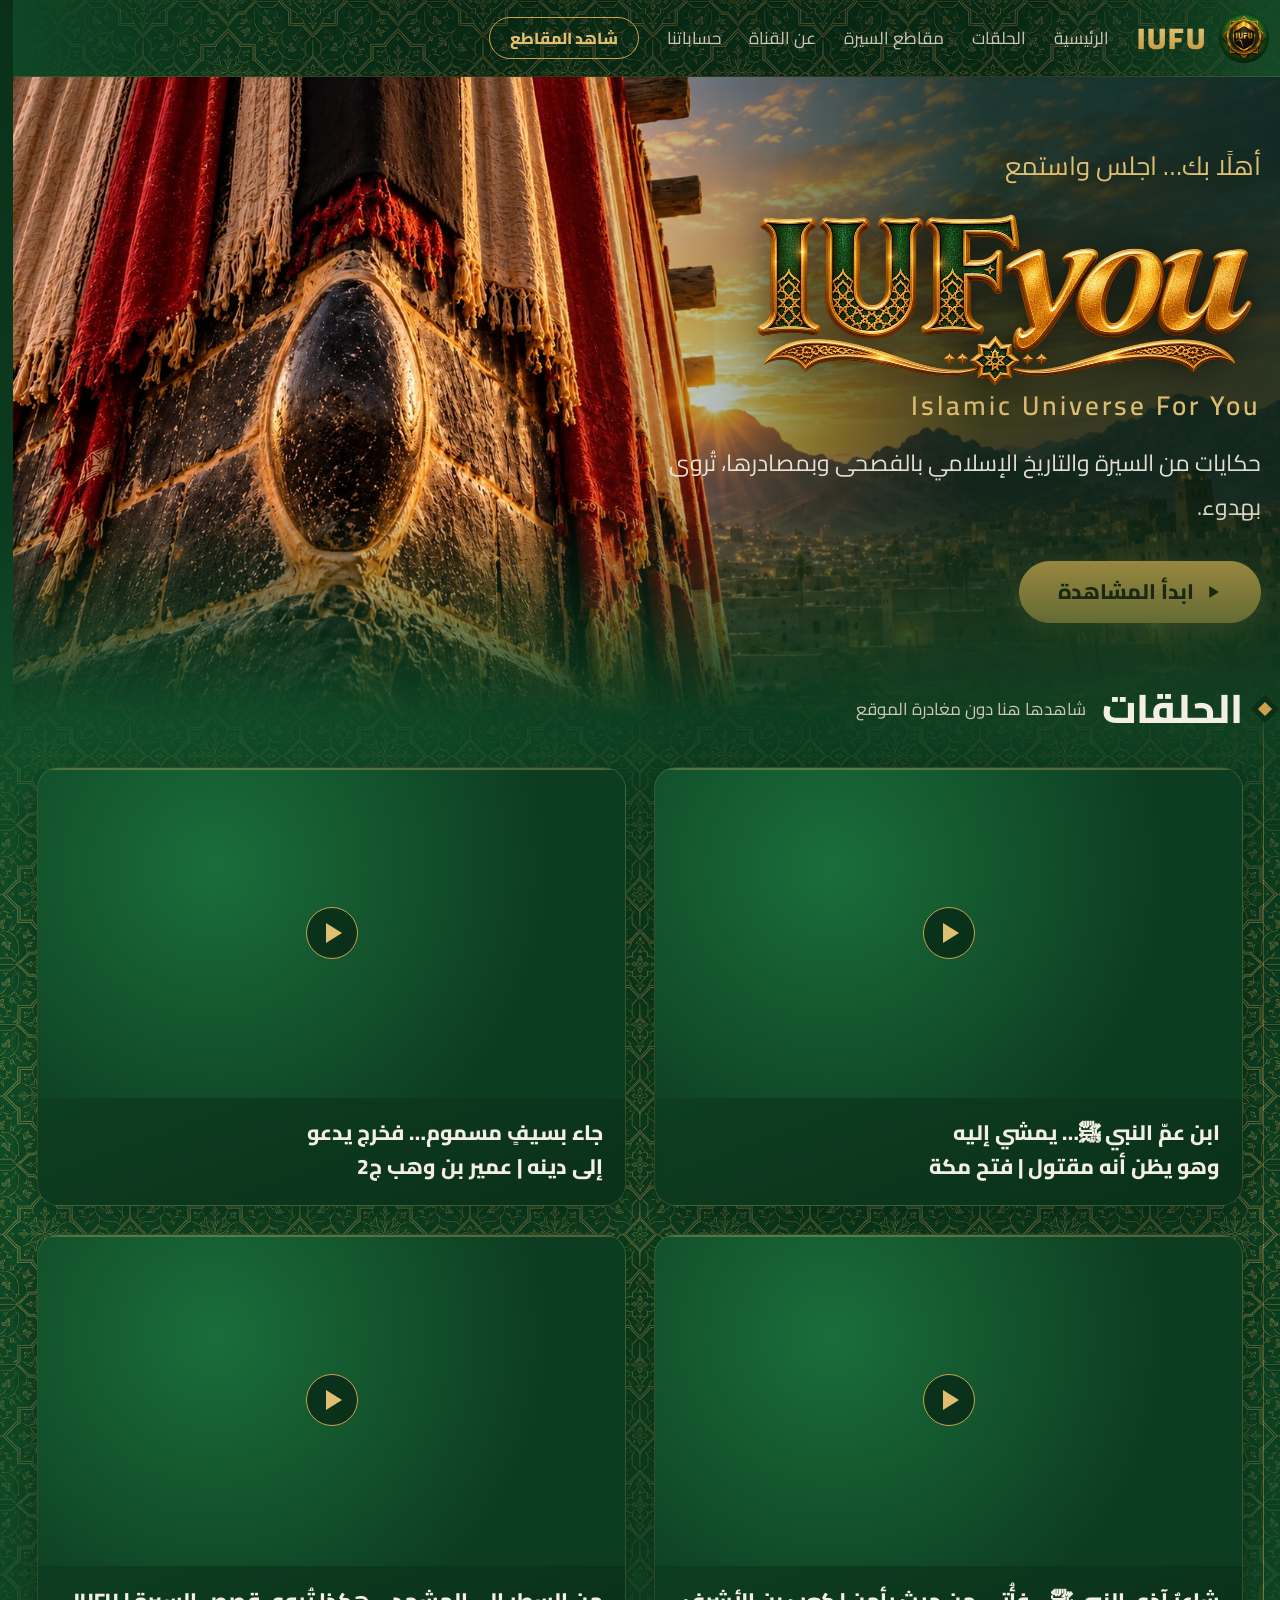
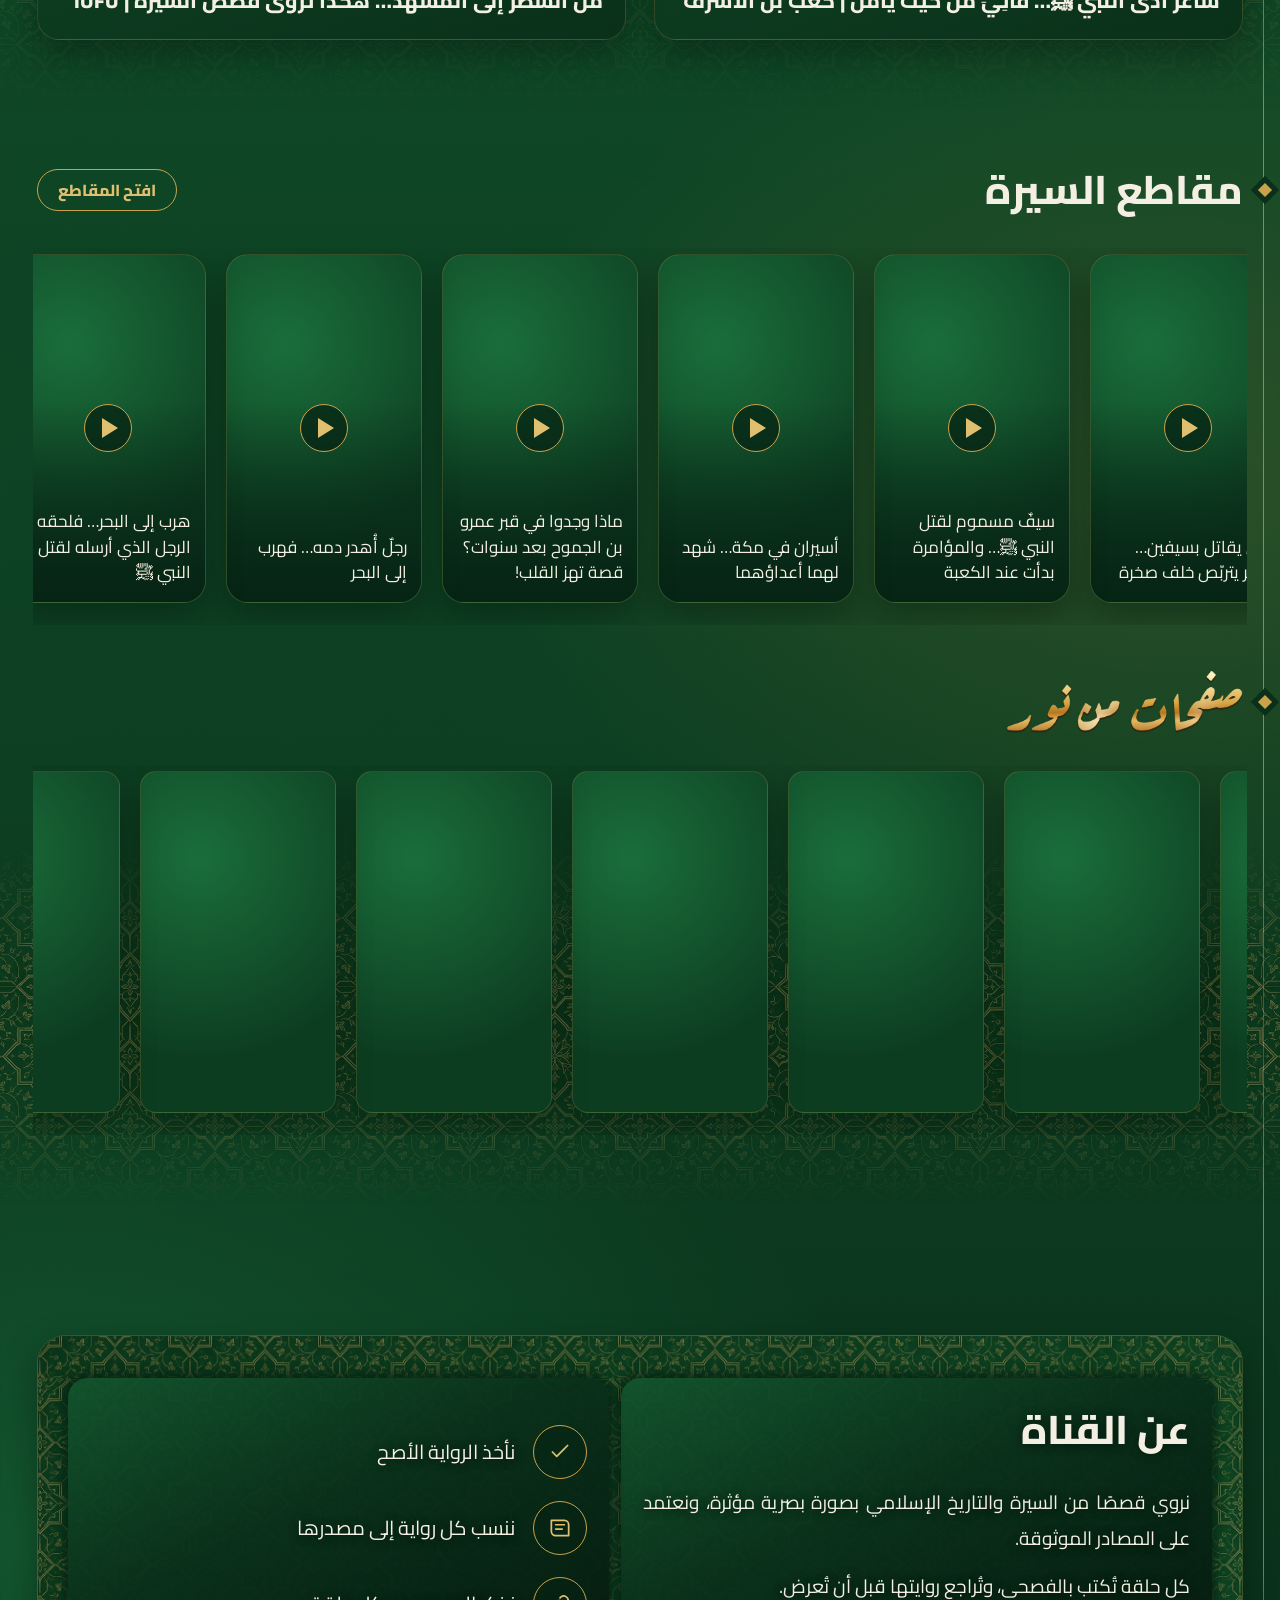
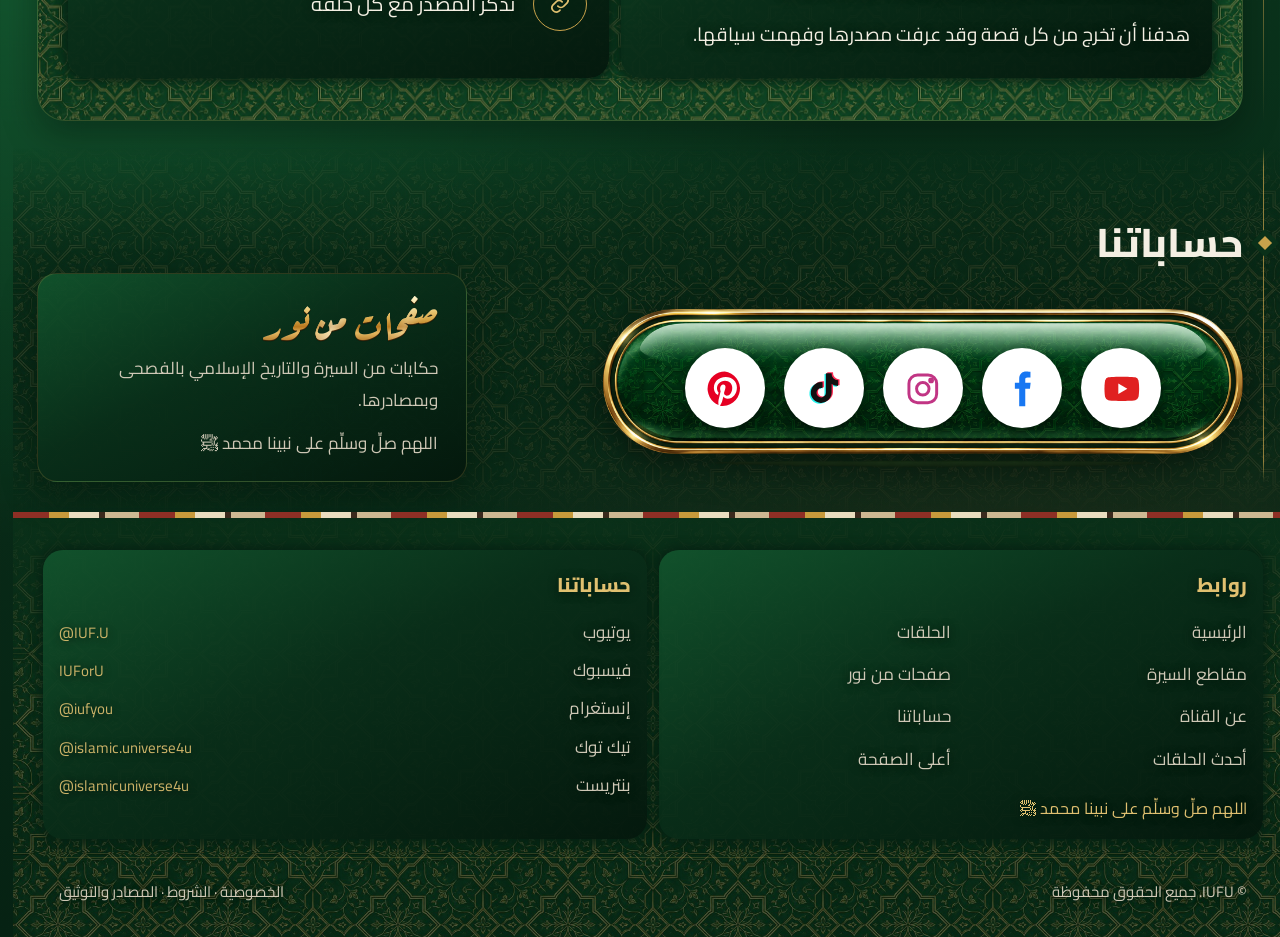
==== commit e40378ee: "Hero: title and text stuck to the right edge Co-Authored-By: Claude Sonnet 5.5 <noreply@anthropic.co" ====
--- a/index.html
+++ b/index.html
@@ -198,7 +198,7 @@
 
 .hero-img{width:100%}
 .hero-copy{width:min(600px,100%);gap:22px}
-@media(min-width:861px){.hero-copy{margin-inline-end:clamp(40px,7vw,150px)}}
+@media(min-width:861px){.hero .wrap{max-width:none;padding-inline:clamp(20px,2.5vw,48px)}}
 .hero .hello{font-size:26px}
 .hero p{font-size:23px;line-height:1.9}
 .hero .btn.solid{height:62px;font-size:21px;padding:0 38px}
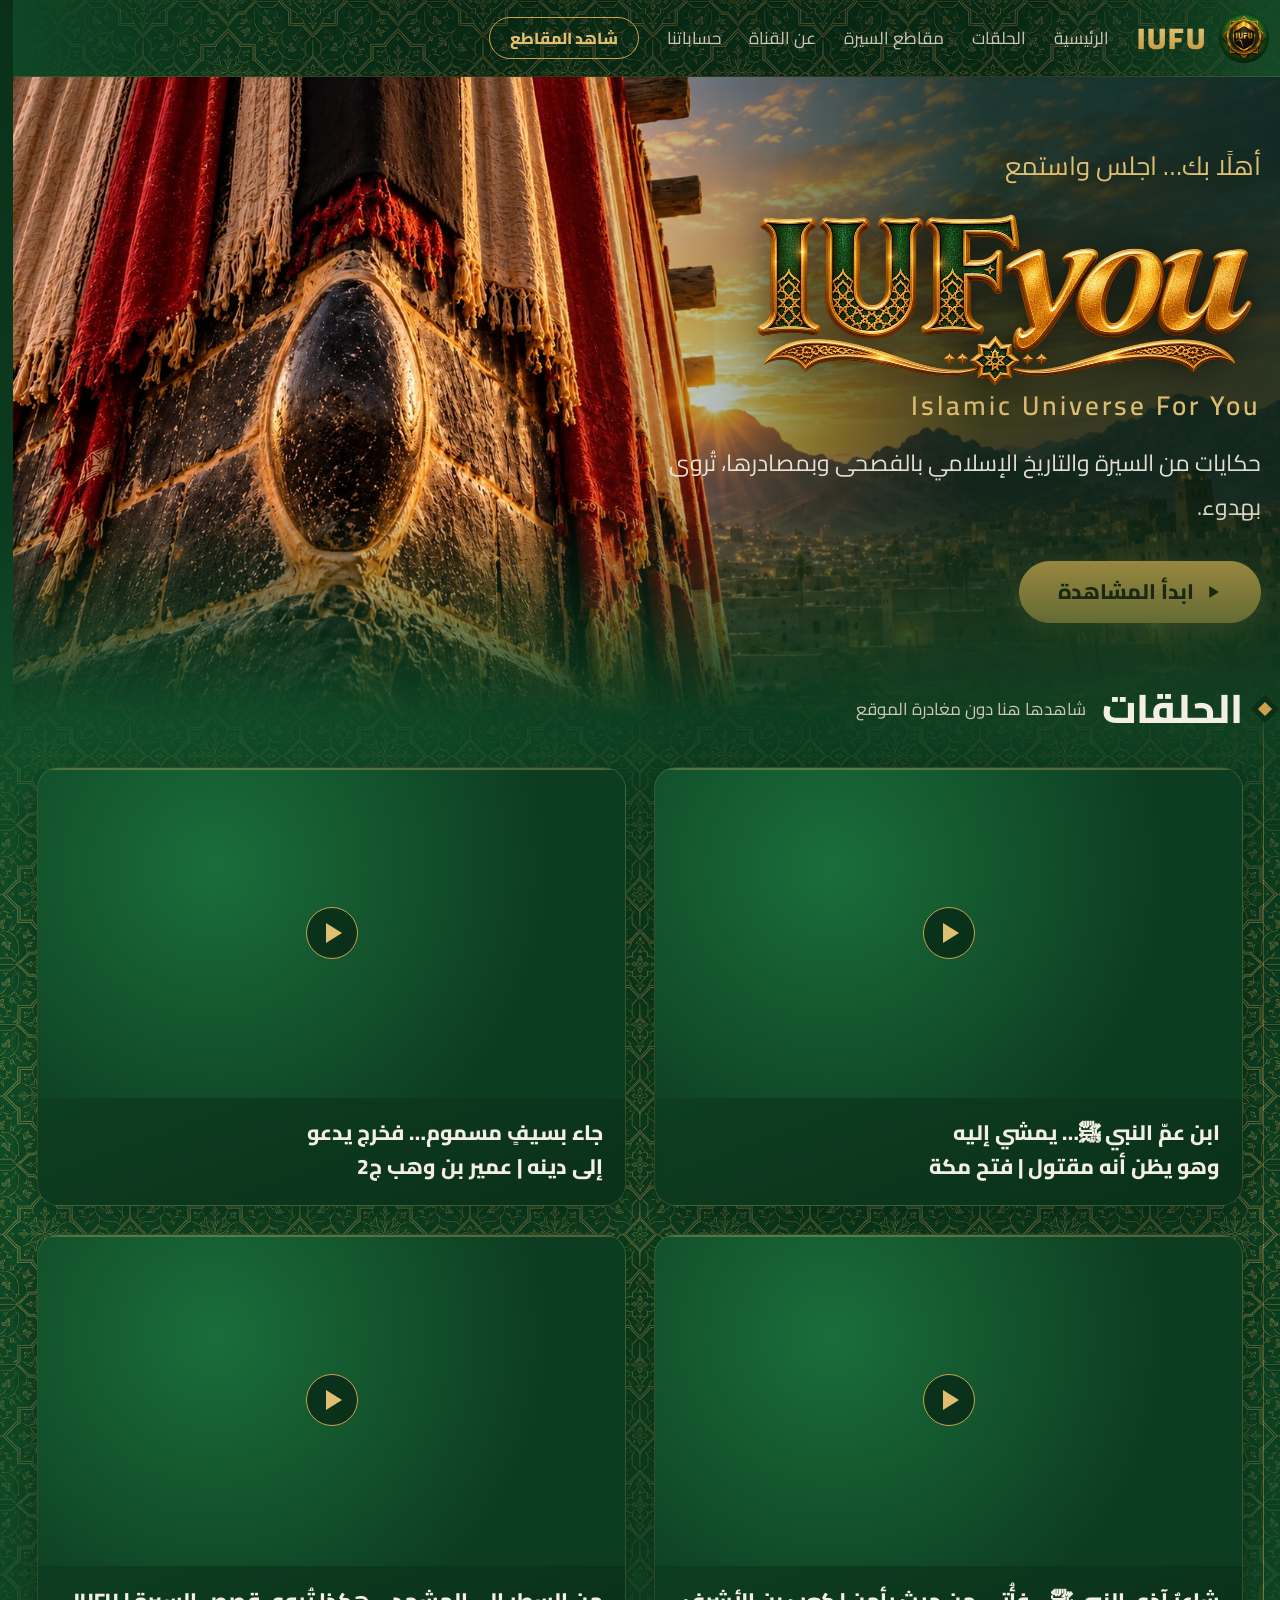
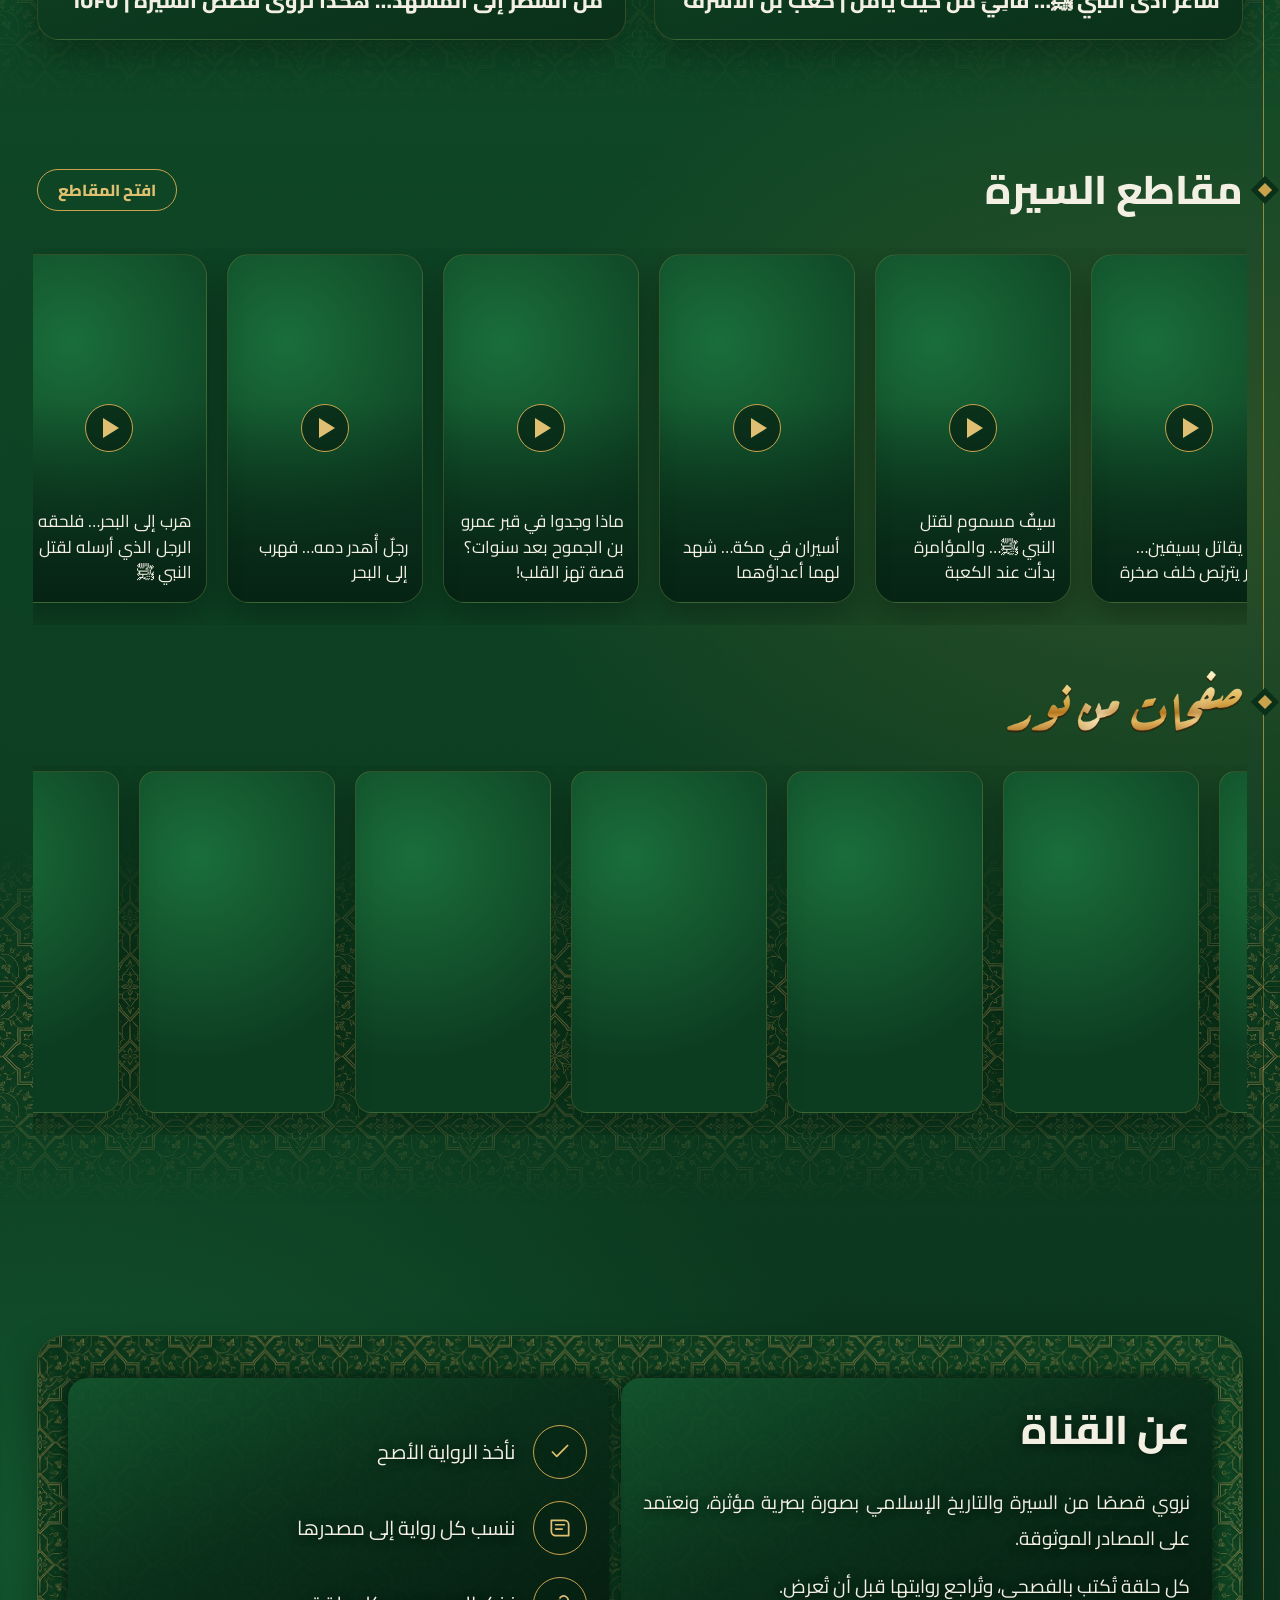
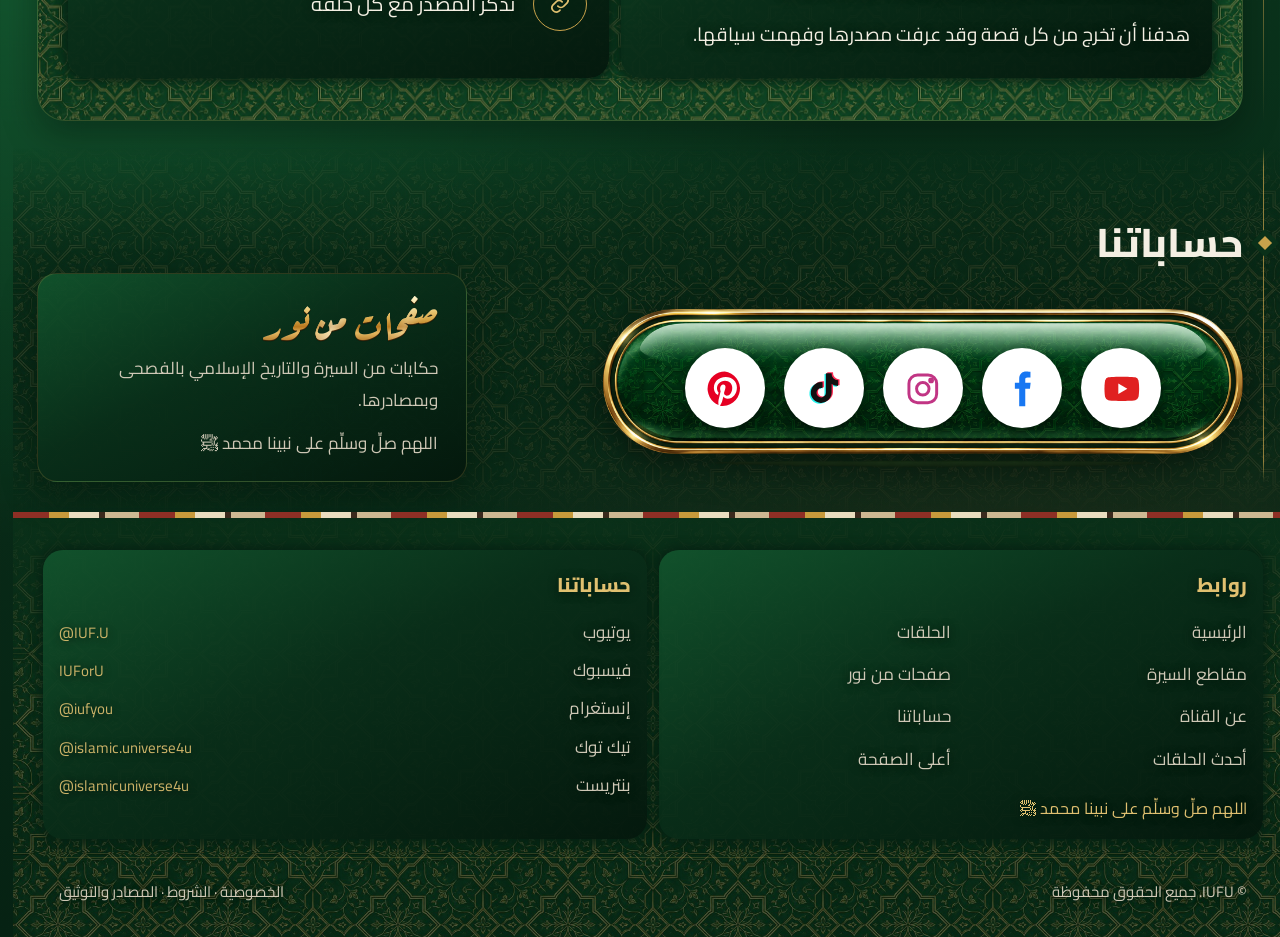
==== commit 4a220dc1: "Add site icon (favicon) from the IUFU emblem Co-Authored-By: Claude Sonnet 5.5 <noreply@anthropic.co" ====
--- a/index.html
+++ b/index.html
@@ -4,6 +4,10 @@
 <meta charset="utf-8">
 <meta name="viewport" content="width=device-width,initial-scale=1,viewport-fit=cover">
 <title>صفحات من نور</title>
+<link rel="icon" href="favicon.ico" sizes="any">
+<link rel="icon" type="image/png" sizes="32x32" href="img/favicon-32.png">
+<link rel="icon" type="image/png" sizes="192x192" href="img/favicon-192.png">
+<link rel="apple-touch-icon" href="img/apple-touch-icon.png">
 <meta name="claude:viewport-fit-sides" content="cover">
 <link rel="stylesheet" href="https://fonts.googleapis.com/css2?family=Cairo:wght@400;600;800;900&display=swap">
 <style>
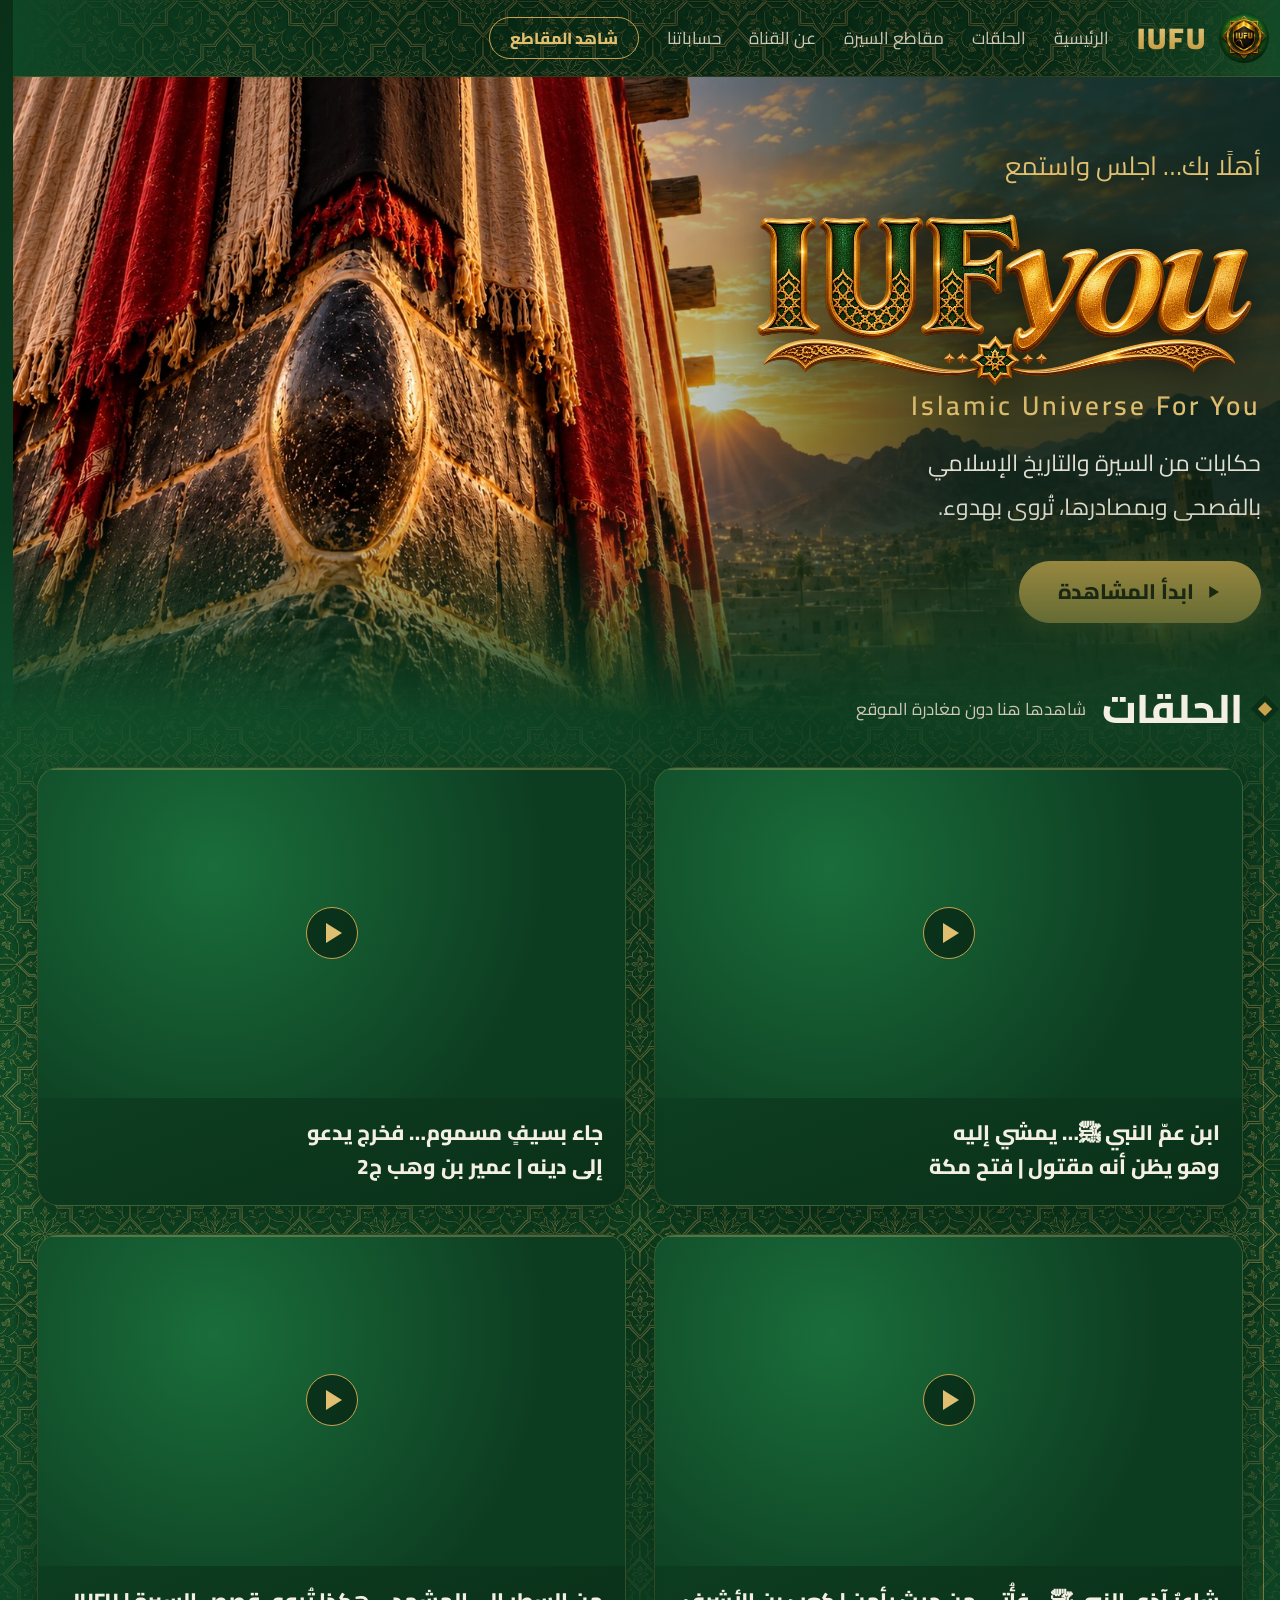
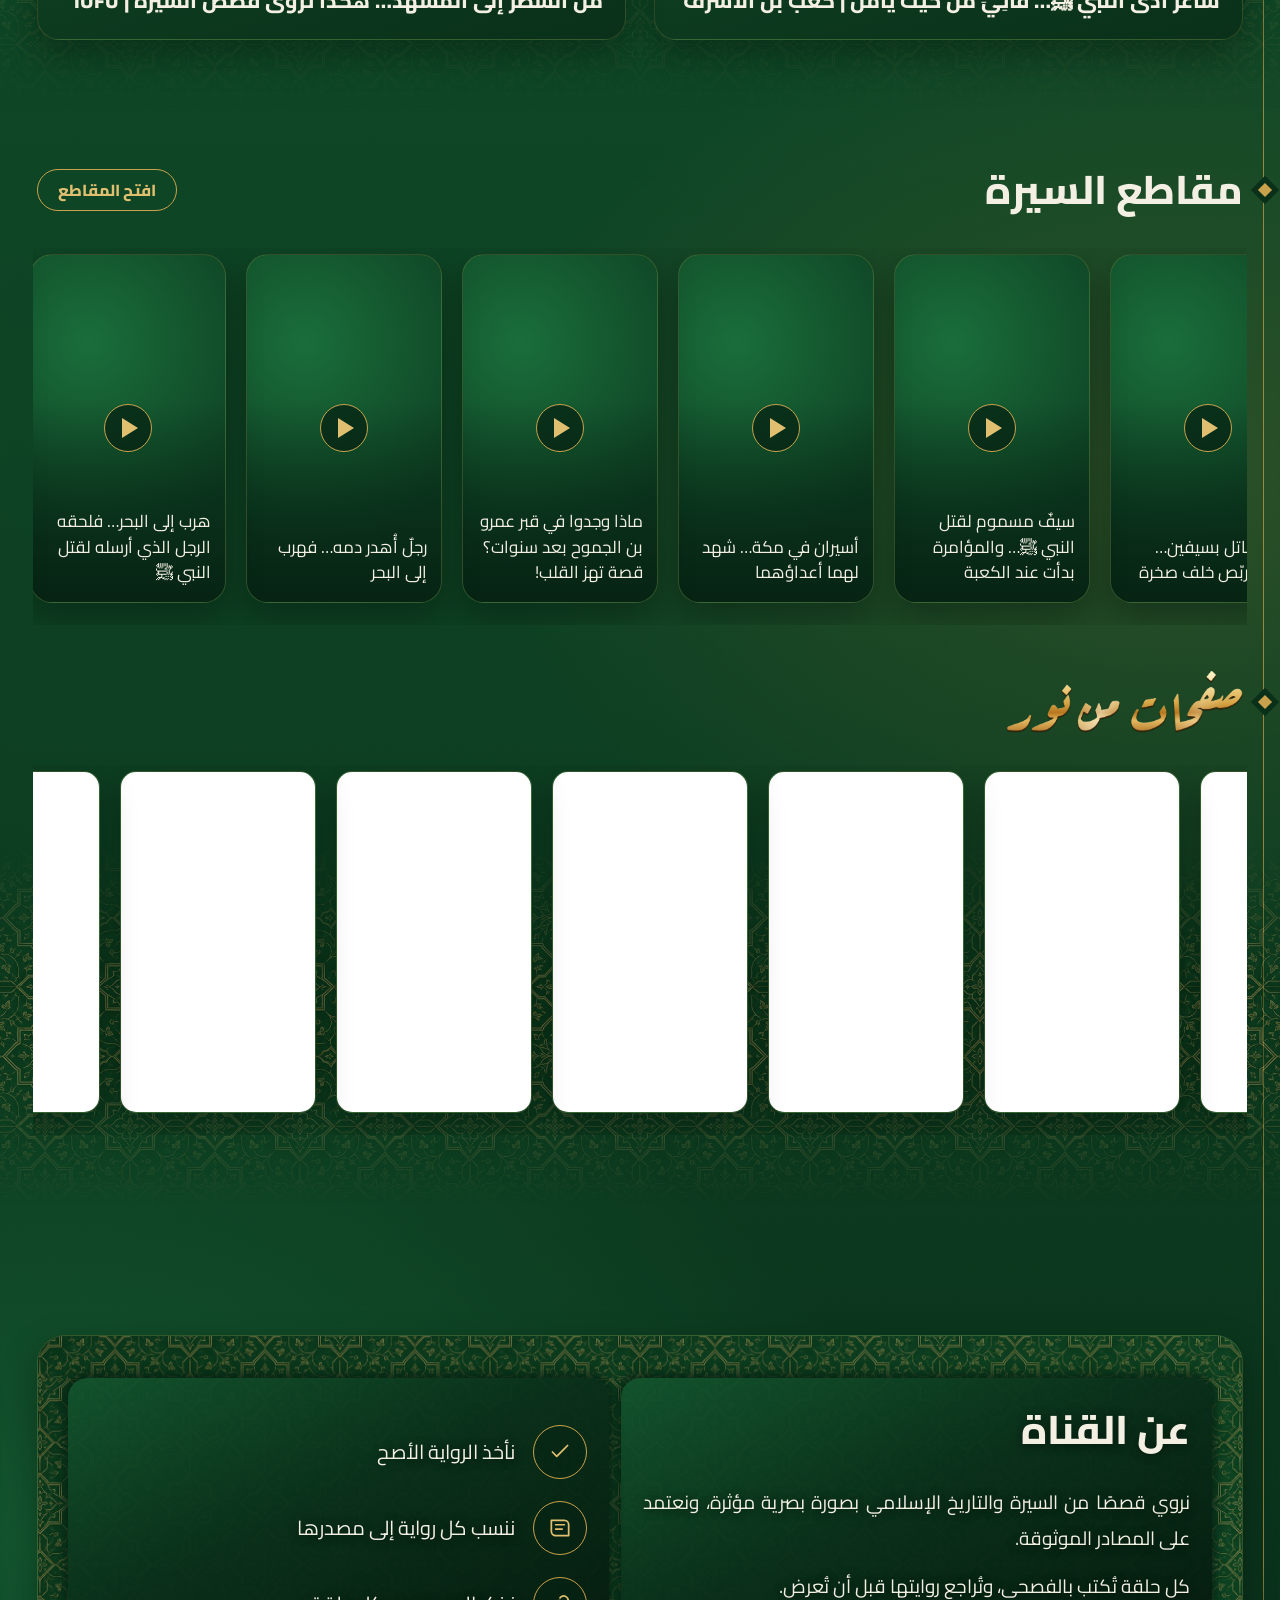
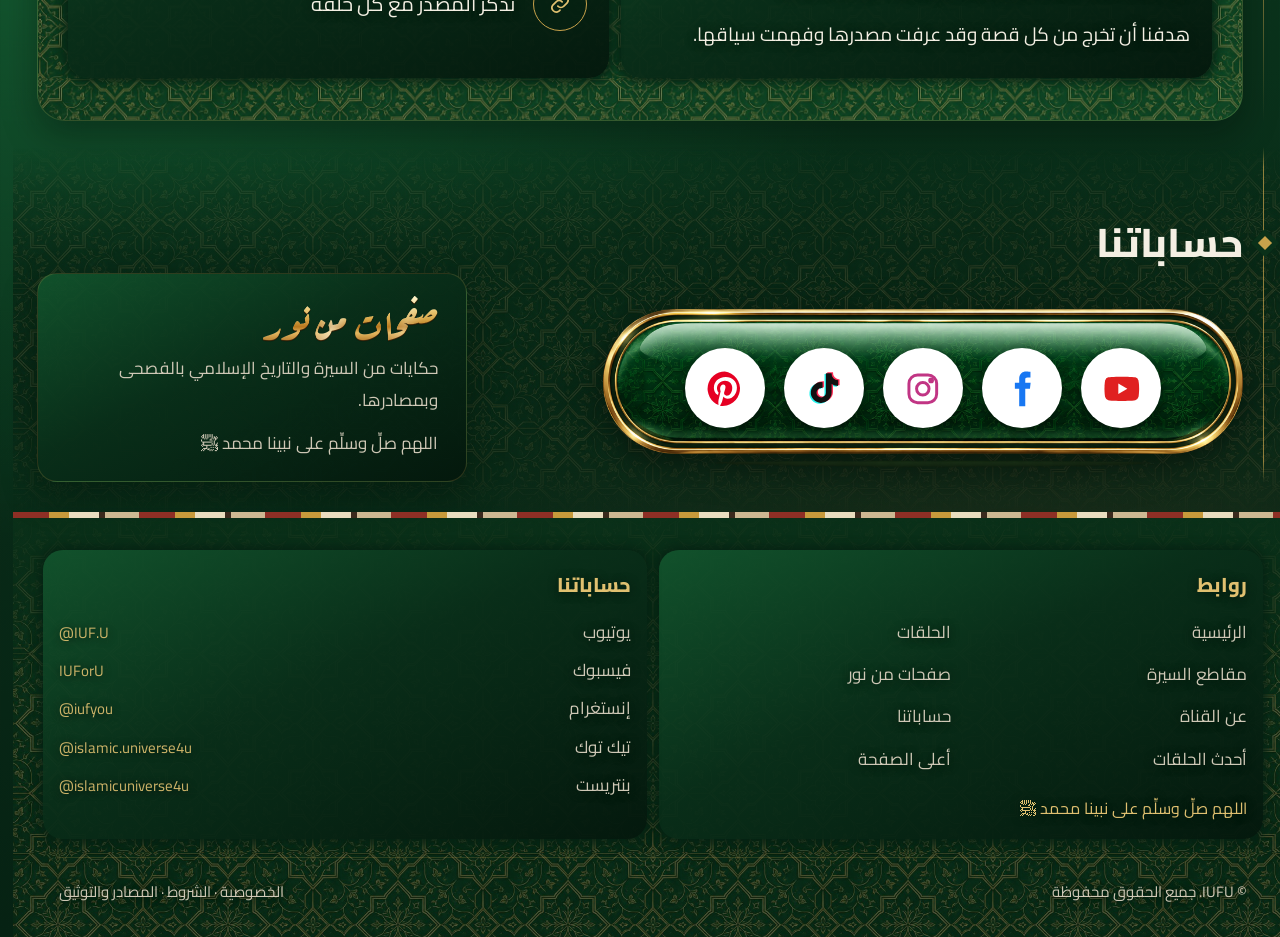
==== commit 0f7fde51: "Hero: limit paragraph width, align with the Islamic Universe For You line Co-Authored-By: Claude Son" ====
--- a/index.html
+++ b/index.html
@@ -204,7 +204,7 @@
 .hero-copy{width:min(600px,100%);gap:22px}
 @media(min-width:861px){.hero .wrap{max-width:none;padding-inline:clamp(20px,2.5vw,48px)}}
 .hero .hello{font-size:26px}
-.hero p{font-size:23px;line-height:1.9}
+.hero p{font-size:23px;line-height:1.9;max-width:min(400px,100%)}
 .hero .btn.solid{height:62px;font-size:21px;padding:0 38px}
 .hero h1.iu{display:flex;flex-direction:column;gap:6px;font-family:var(--f-display);line-height:1;direction:ltr;align-items:flex-end}
 .iu b{font-size:104px;font-weight:900;letter-spacing:4px;background:linear-gradient(180deg,#F3DE9A,#C9A24B 60%,#8E6A22);-webkit-background-clip:text;background-clip:text;color:transparent;filter:drop-shadow(0 4px 14px rgba(0,0,0,.45))}
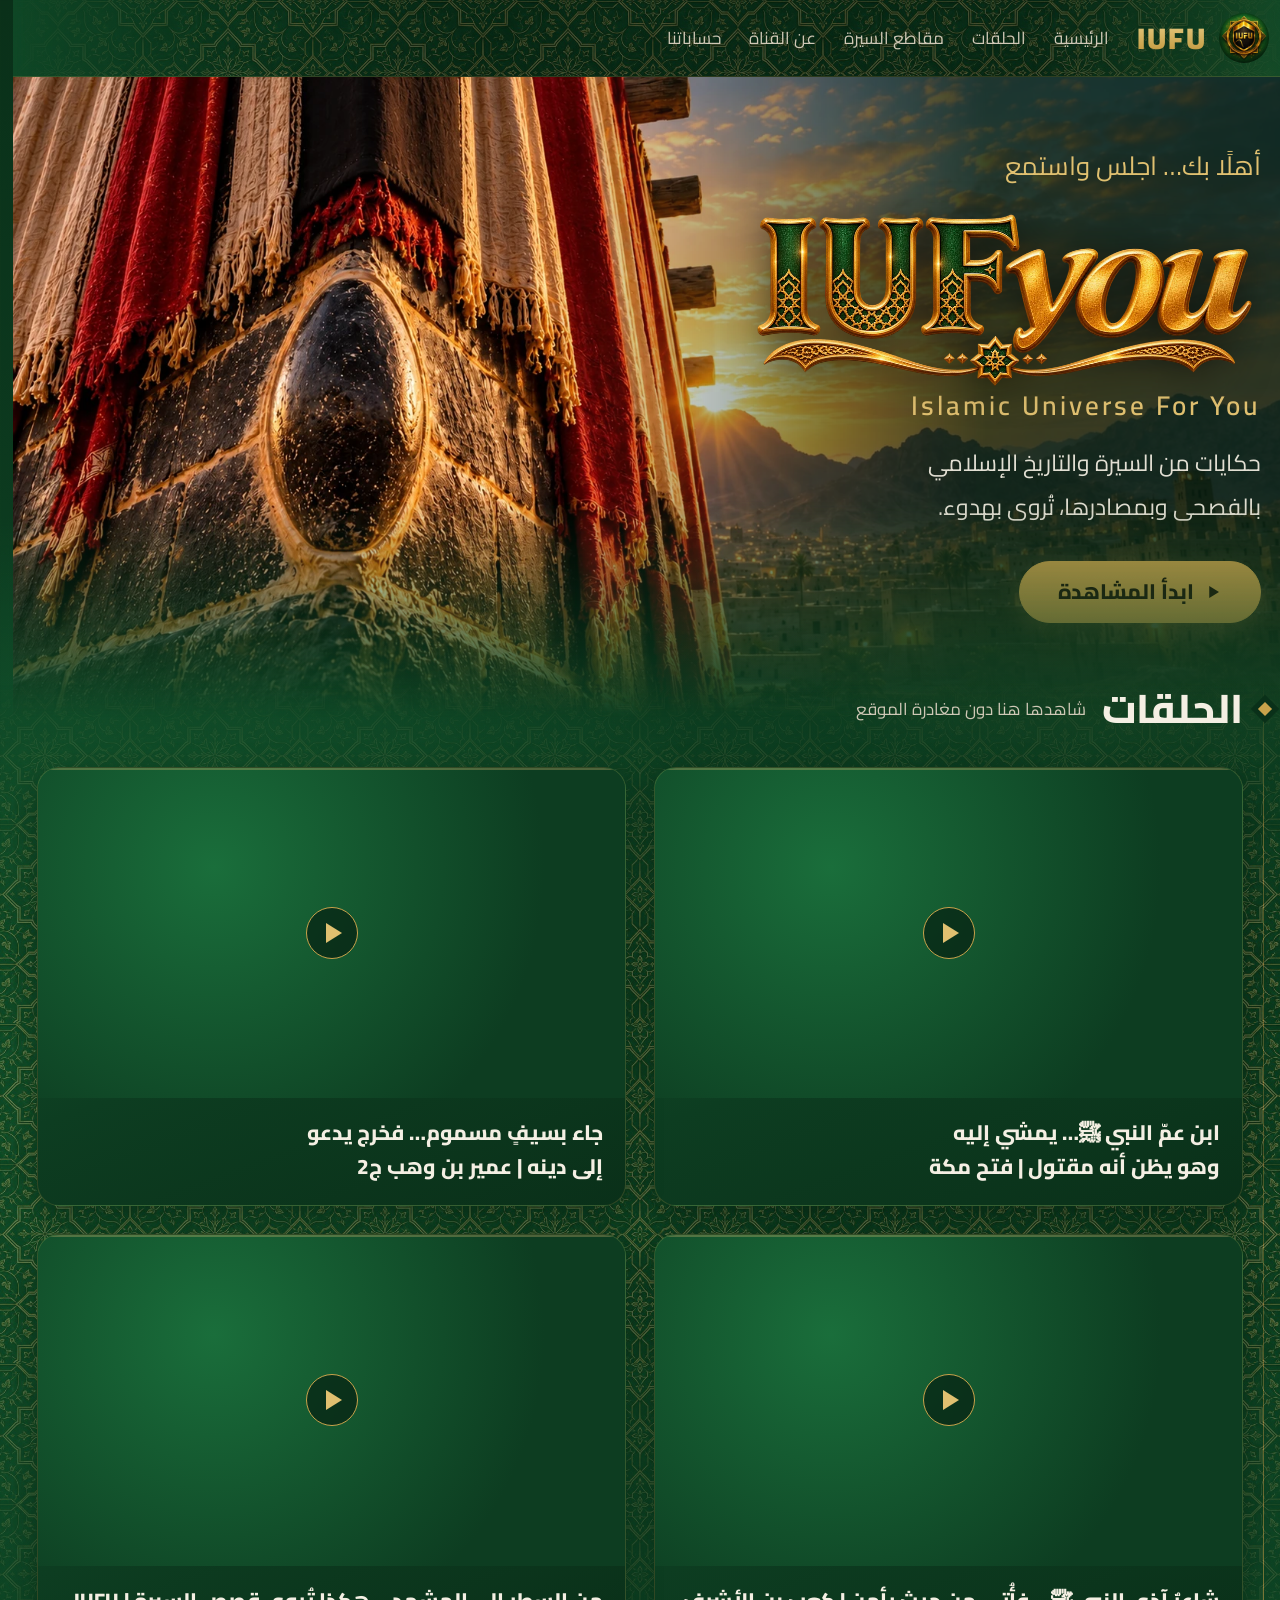
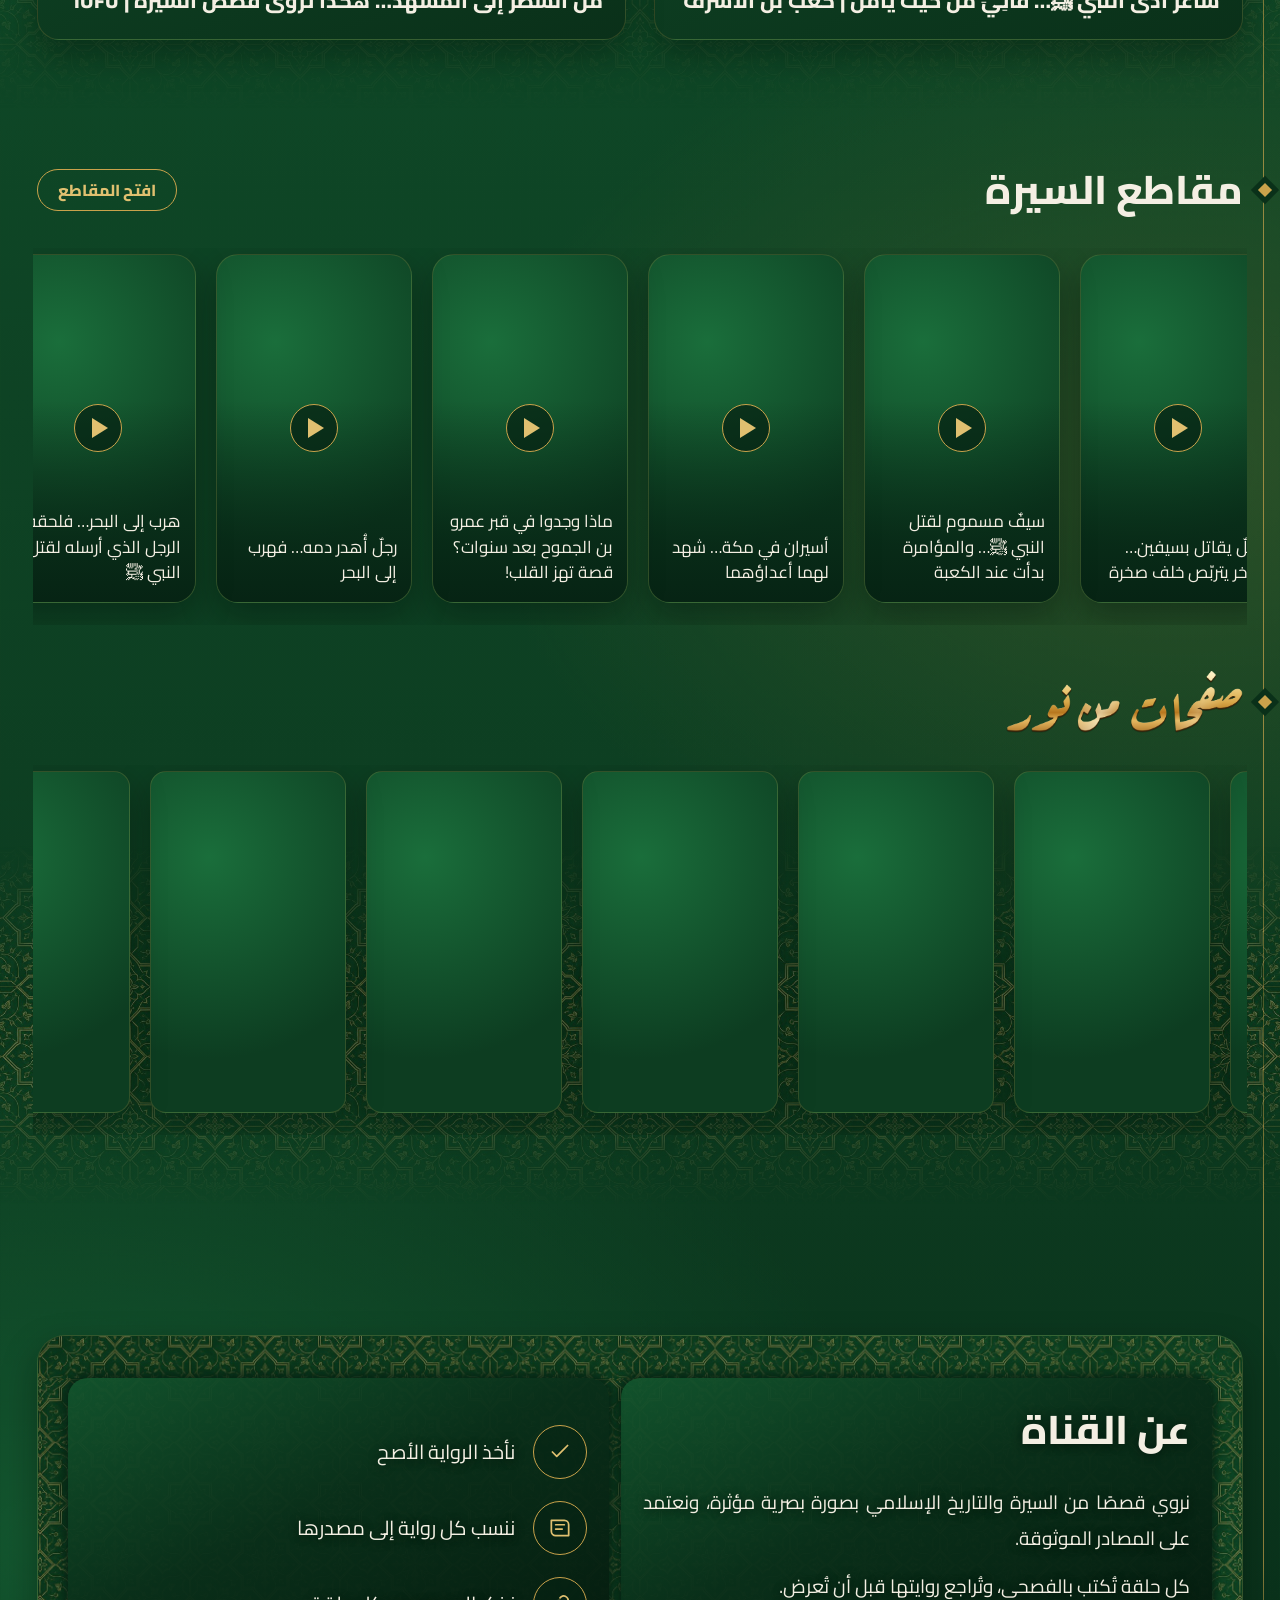
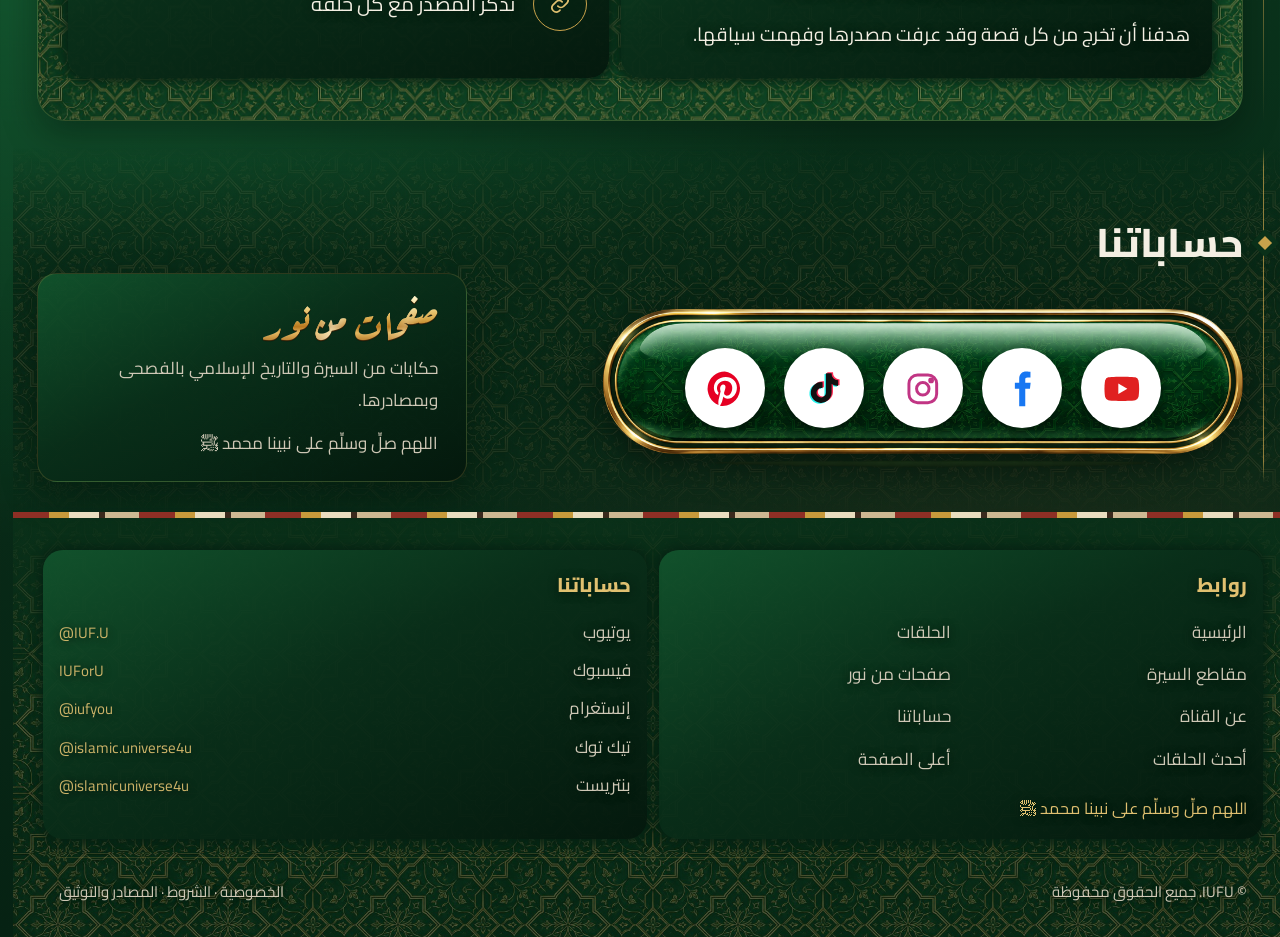
==== commit 3b6fc36d: "Admin-controlled Hadith banner speed; remove header watch-shorts button Co-Authored-By: Claude Sonne" ====
--- a/index.html
+++ b/index.html
@@ -363,7 +363,6 @@
       <a href="#top">الرئيسية</a><a href="#videos">الحلقات</a><a href="#shorts" data-feed="0">مقاطع السيرة</a><a href="#about">عن القناة</a><a href="#accounts">حساباتنا</a>
     </nav>
     <div class="hbar" id="hbar" role="region" aria-label="حديث اليوم" hidden><div class="hbar-t" id="hbt"></div></div>
-    <button class="btn line sm" data-feed="0">شاهد المقاطع</button>
   </div>
 </header>
 
@@ -508,7 +507,8 @@
   var H=SITE.hadith; if(!H||!H.t) return;
   var one='<span class="hi">'+esc(H.t)+(H.s?' <b>— '+esc(H.s)+'</b>':'')+'</span>';
   $('hbt').innerHTML=one+one;
-  $('hbt').style.setProperty('--hdur',Math.max(24,Math.min(120,Math.round((H.t.length+(H.s||'').length)*0.45)))+'s');
+  var mult=[0.5,0.75,1,1.6,2.4][Math.min(5,Math.max(1,Math.round(+SITE.hadithSpeed||3)))-1];
+  $('hbt').style.setProperty('--hdur',Math.max(8,Math.min(240,Math.round(Math.max(24,Math.min(120,(H.t.length+(H.s||'').length)*0.45))/mult)))+'s');
   $('hbar').hidden=false;
   $('hdt').textContent=H.t;$('hds').textContent=H.s||'';if(!H.s)$('hds').hidden=true;$('hadith').hidden=false;
 })();
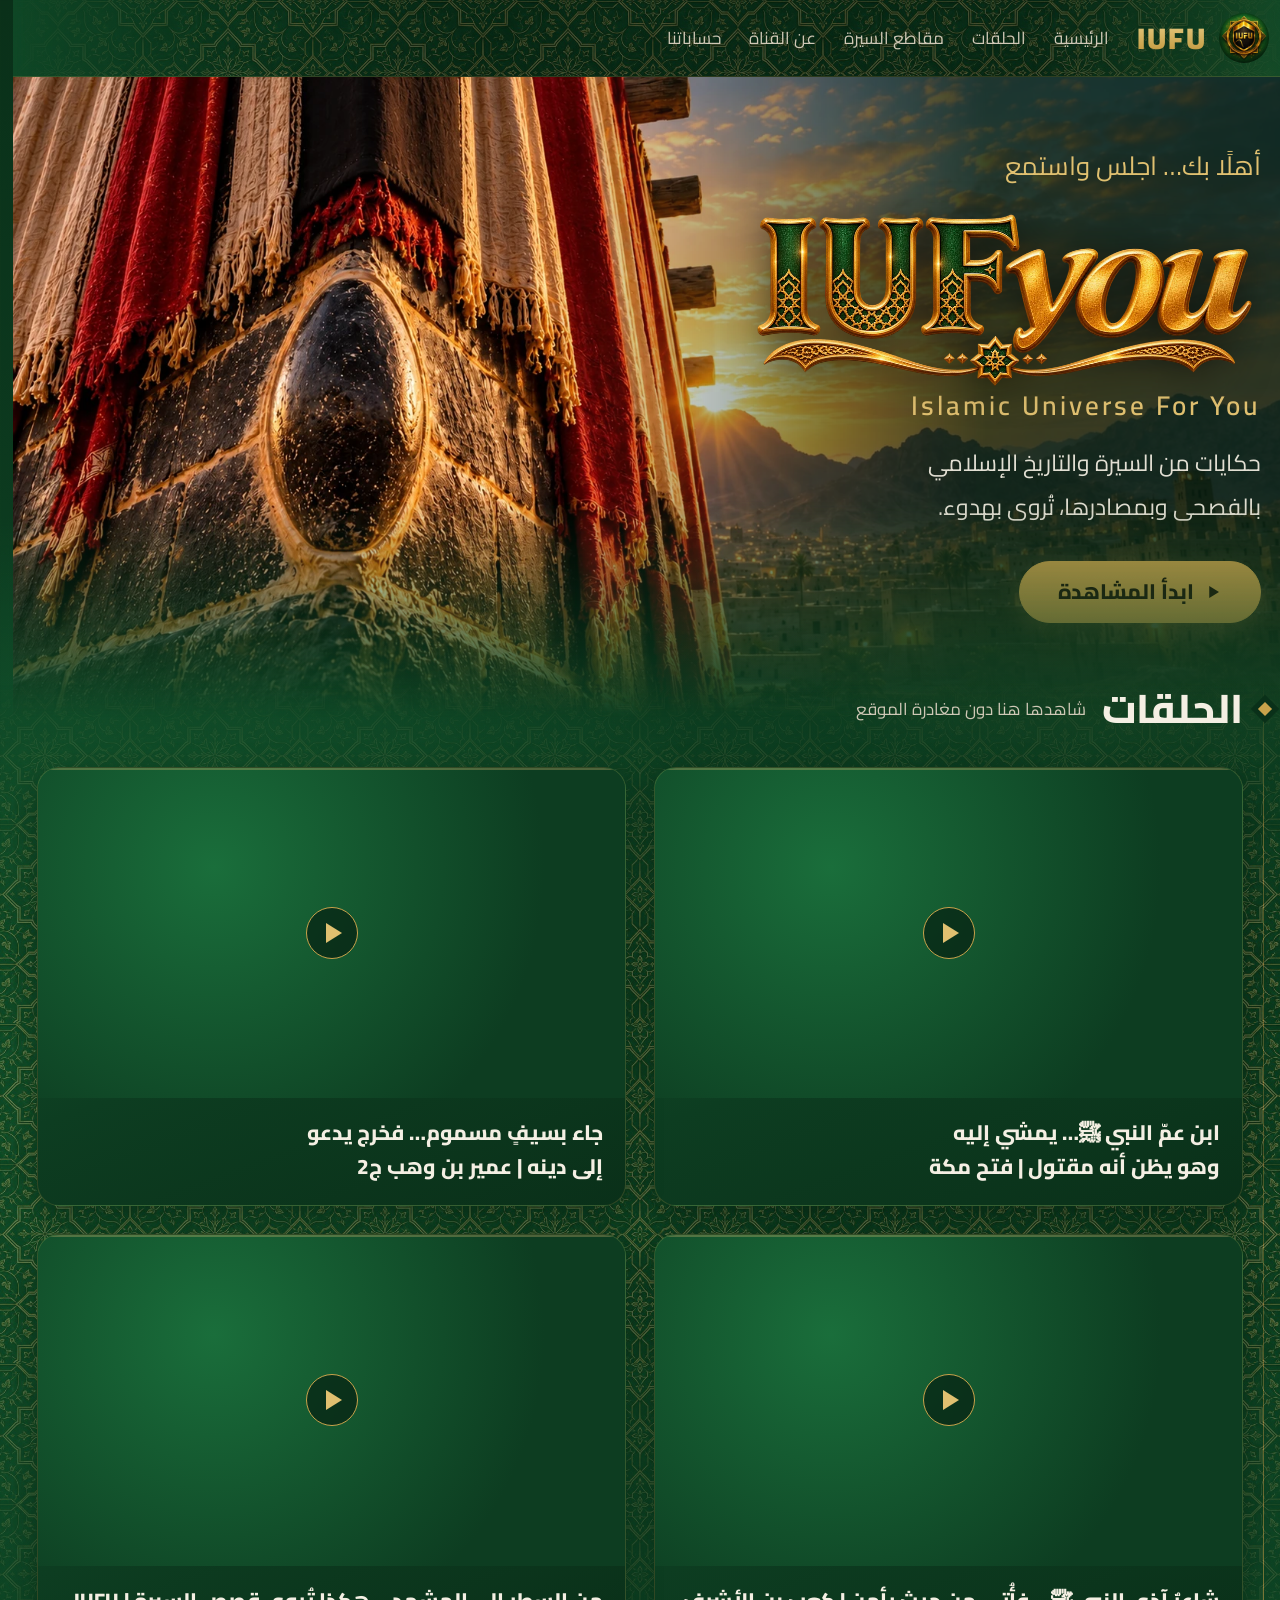
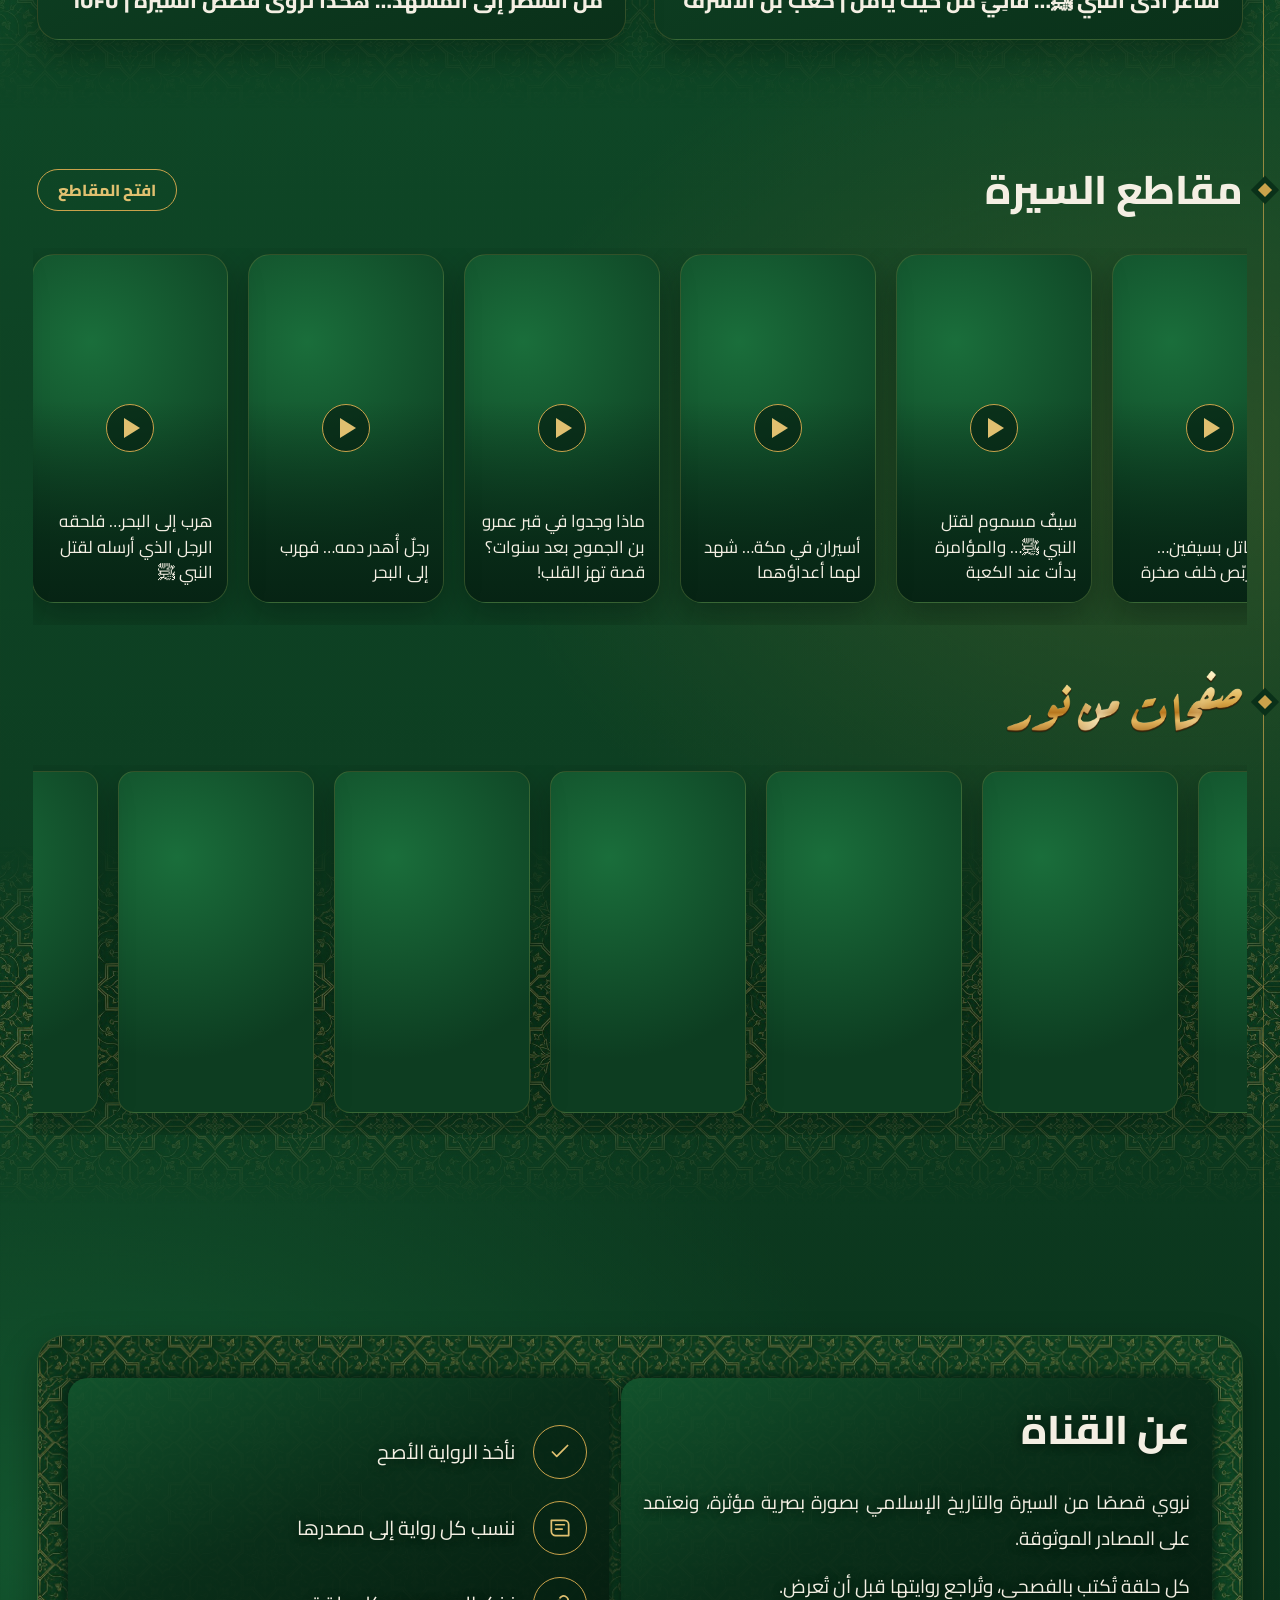
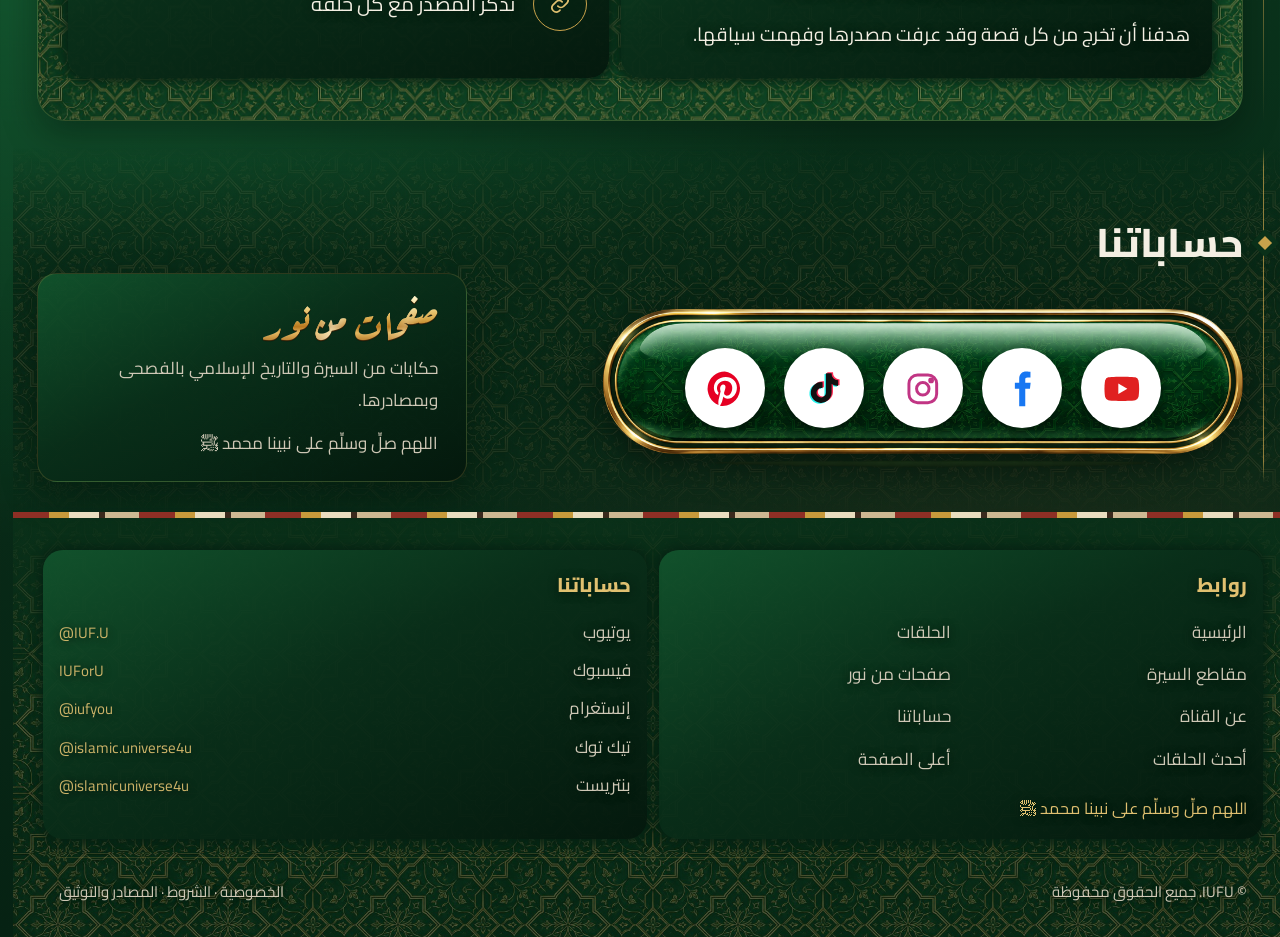
==== commit ccb7c3aa: "Faster Hadith banner speed scale (normal = old very fast; new very fast) Co-Authored-By: Claude Sonn" ====
--- a/index.html
+++ b/index.html
@@ -507,8 +507,8 @@
   var H=SITE.hadith; if(!H||!H.t) return;
   var one='<span class="hi">'+esc(H.t)+(H.s?' <b>— '+esc(H.s)+'</b>':'')+'</span>';
   $('hbt').innerHTML=one+one;
-  var mult=[0.5,0.75,1,1.6,2.4][Math.min(5,Math.max(1,Math.round(+SITE.hadithSpeed||3)))-1];
-  $('hbt').style.setProperty('--hdur',Math.max(8,Math.min(240,Math.round(Math.max(24,Math.min(120,(H.t.length+(H.s||'').length)*0.45))/mult)))+'s');
+  var mult=[1.2,1.8,2.4,4,7][Math.min(5,Math.max(1,Math.round(+SITE.hadithSpeed||3)))-1];
+  $('hbt').style.setProperty('--hdur',Math.max(3,Math.min(240,Math.round(Math.max(24,Math.min(120,(H.t.length+(H.s||'').length)*0.45))/mult)))+'s');
   $('hbar').hidden=false;
   $('hdt').textContent=H.t;$('hds').textContent=H.s||'';if(!H.s)$('hds').hidden=true;$('hadith').hidden=false;
 })();
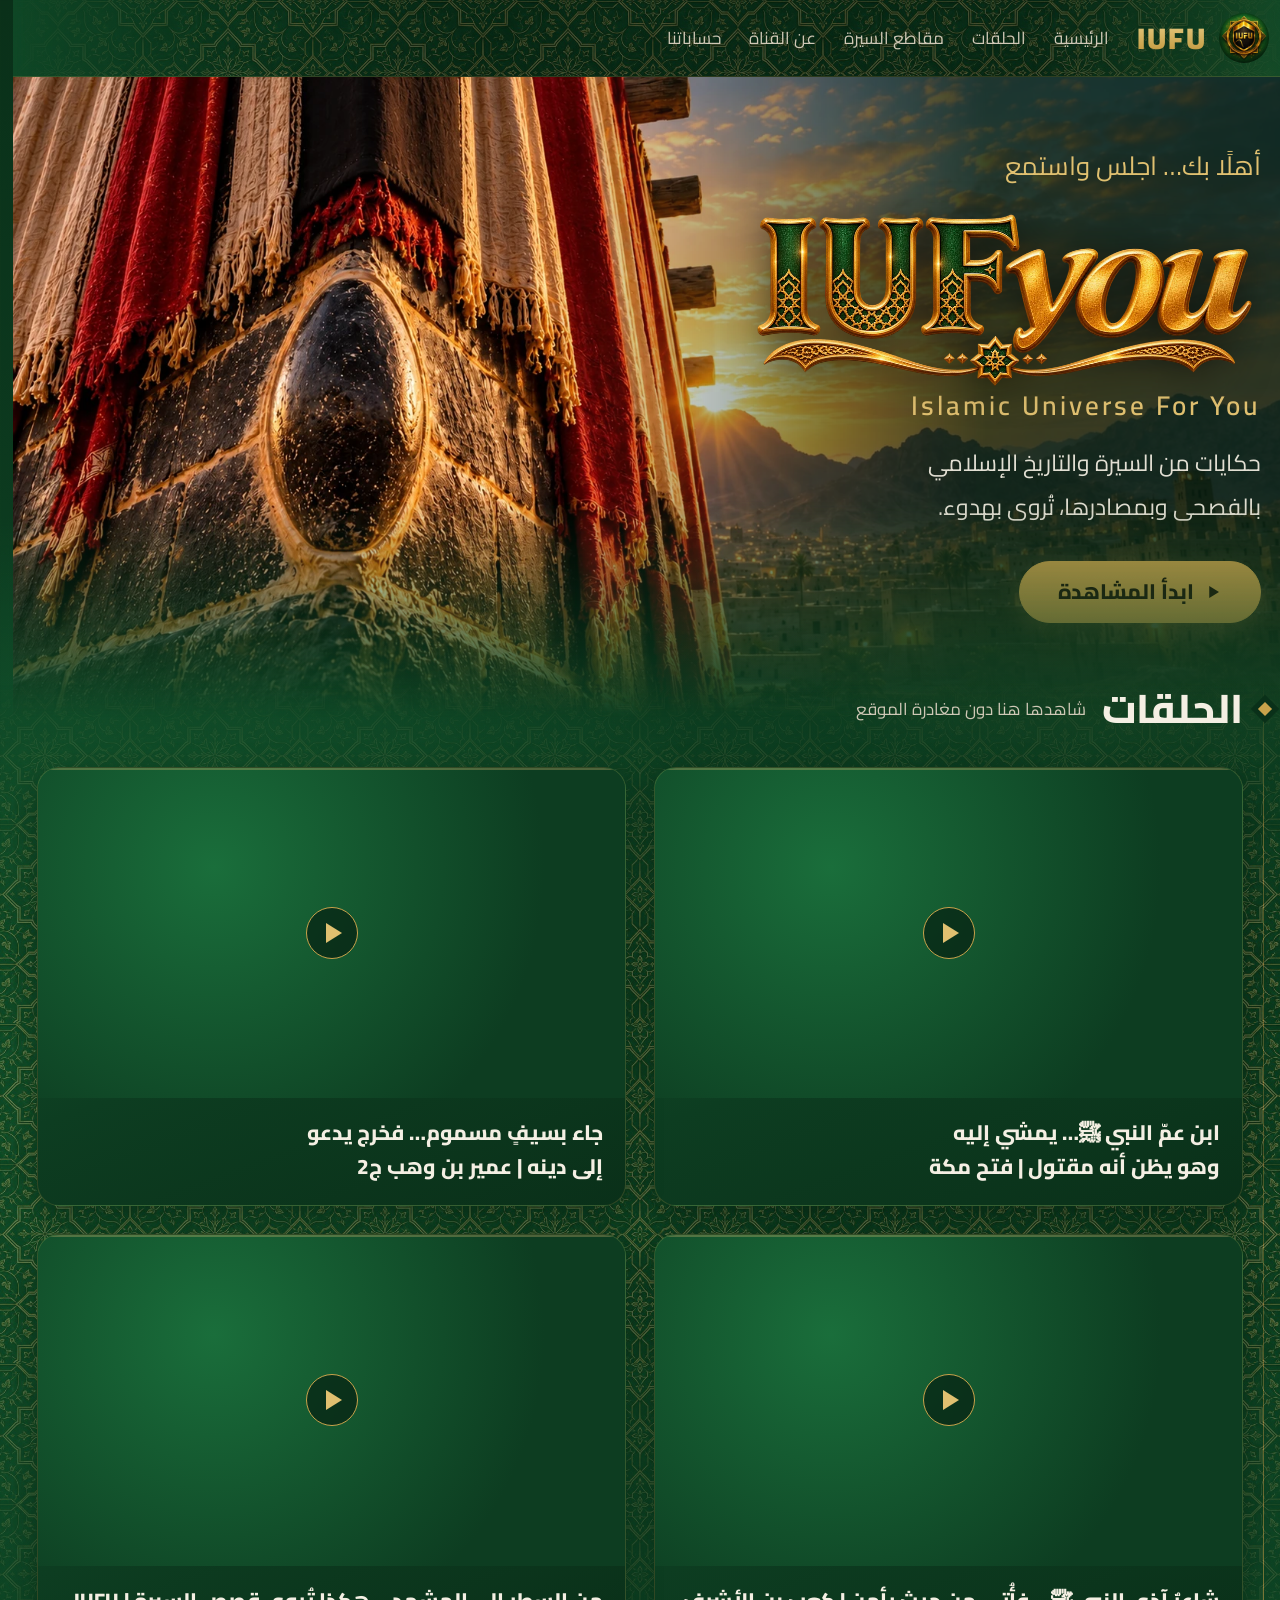
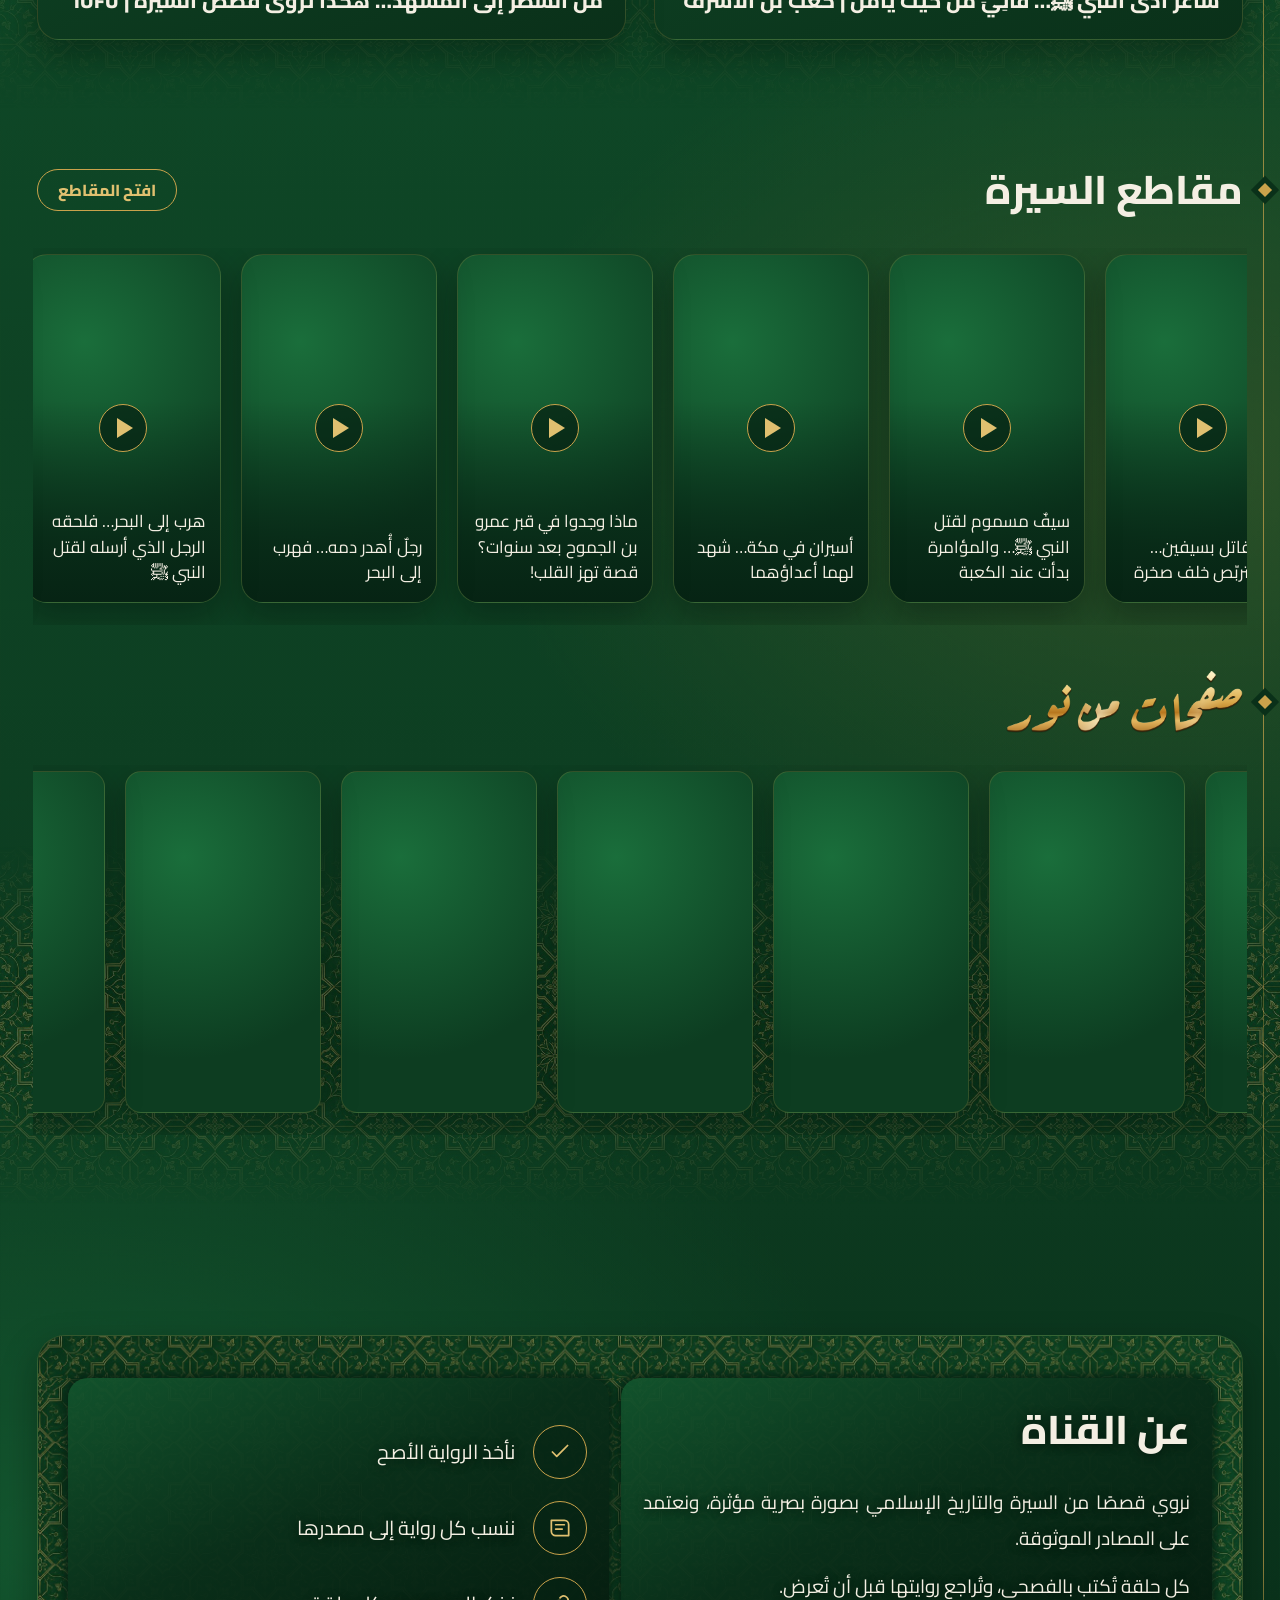
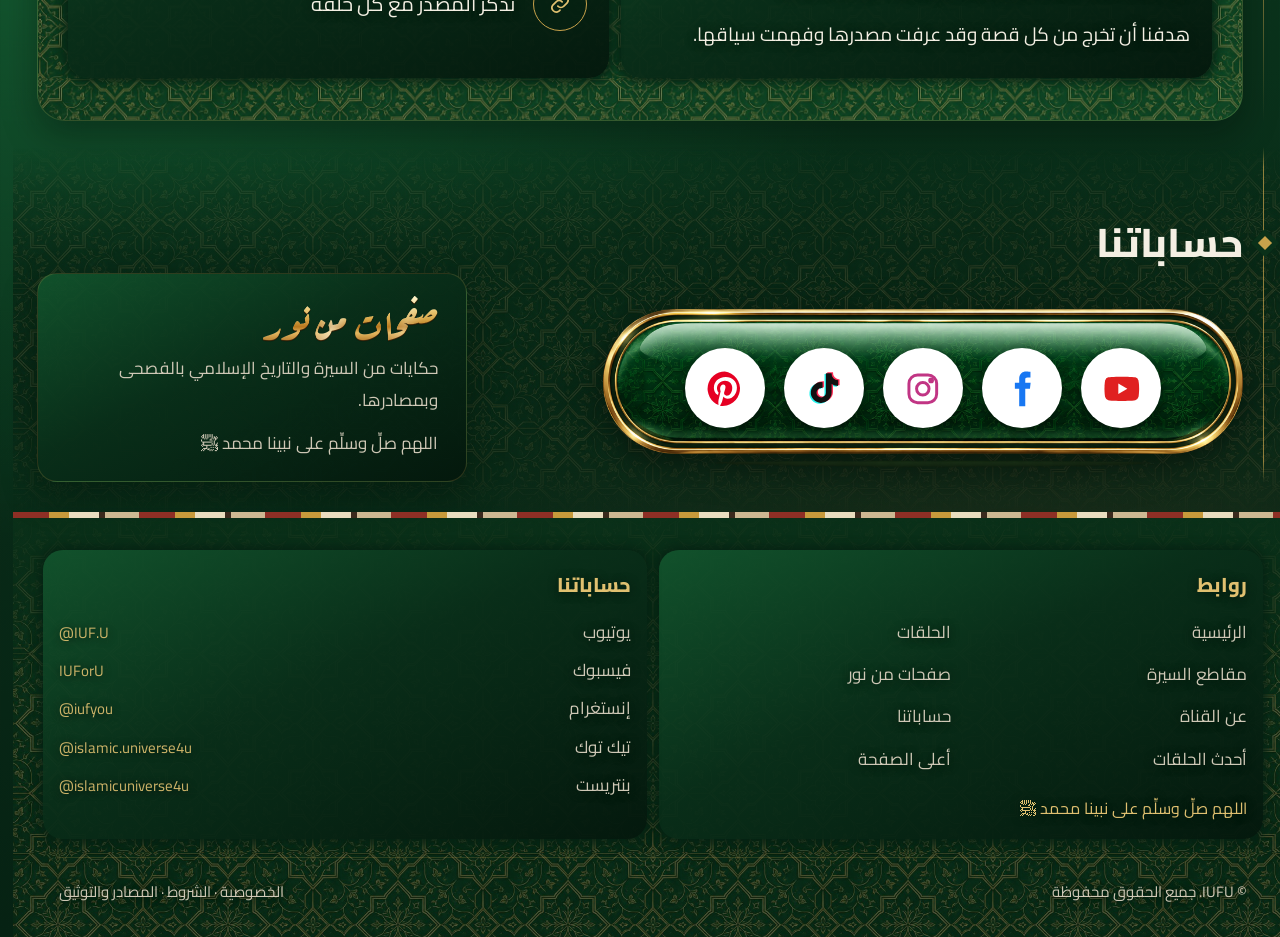
==== commit 80059f4d: "Rotating Hadith series: banner rolls all live Hadiths; console adds the prepared 60-Hadith series Co" ====
--- a/index.html
+++ b/index.html
@@ -505,10 +505,13 @@
 })();
 (function(){
   var H=SITE.hadith; if(!H||!H.t) return;
-  var one='<span class="hi">'+esc(H.t)+(H.s?' <b>— '+esc(H.s)+'</b>':'')+'</span>';
+  var L=(SITE.hadiths&&SITE.hadiths.length)?SITE.hadiths:[H];
+  var one=L.map(function(x){return '<span class="hi">'+esc(x.t)+(x.s?' <b>— '+esc(x.s)+'</b>':'')+'</span>'}).join('');
   $('hbt').innerHTML=one+one;
   var mult=[1.2,1.8,2.4,4,7][Math.min(5,Math.max(1,Math.round(+SITE.hadithSpeed||3)))-1];
-  $('hbt').style.setProperty('--hdur',Math.max(3,Math.min(240,Math.round(Math.max(24,Math.min(120,(H.t.length+(H.s||'').length)*0.45))/mult)))+'s');
+  /* each Hadith keeps the same rolling speed as before; the loop gets longer with more Hadiths */
+  var base=L.reduce(function(a,x){return a+Math.max(24,Math.min(120,(x.t.length+(x.s||'').length)*0.45))},0);
+  $('hbt').style.setProperty('--hdur',Math.max(3,Math.min(14400,Math.round(base/mult)))+'s');
   $('hbar').hidden=false;
   $('hdt').textContent=H.t;$('hds').textContent=H.s||'';if(!H.s)$('hds').hidden=true;$('hadith').hidden=false;
 })();
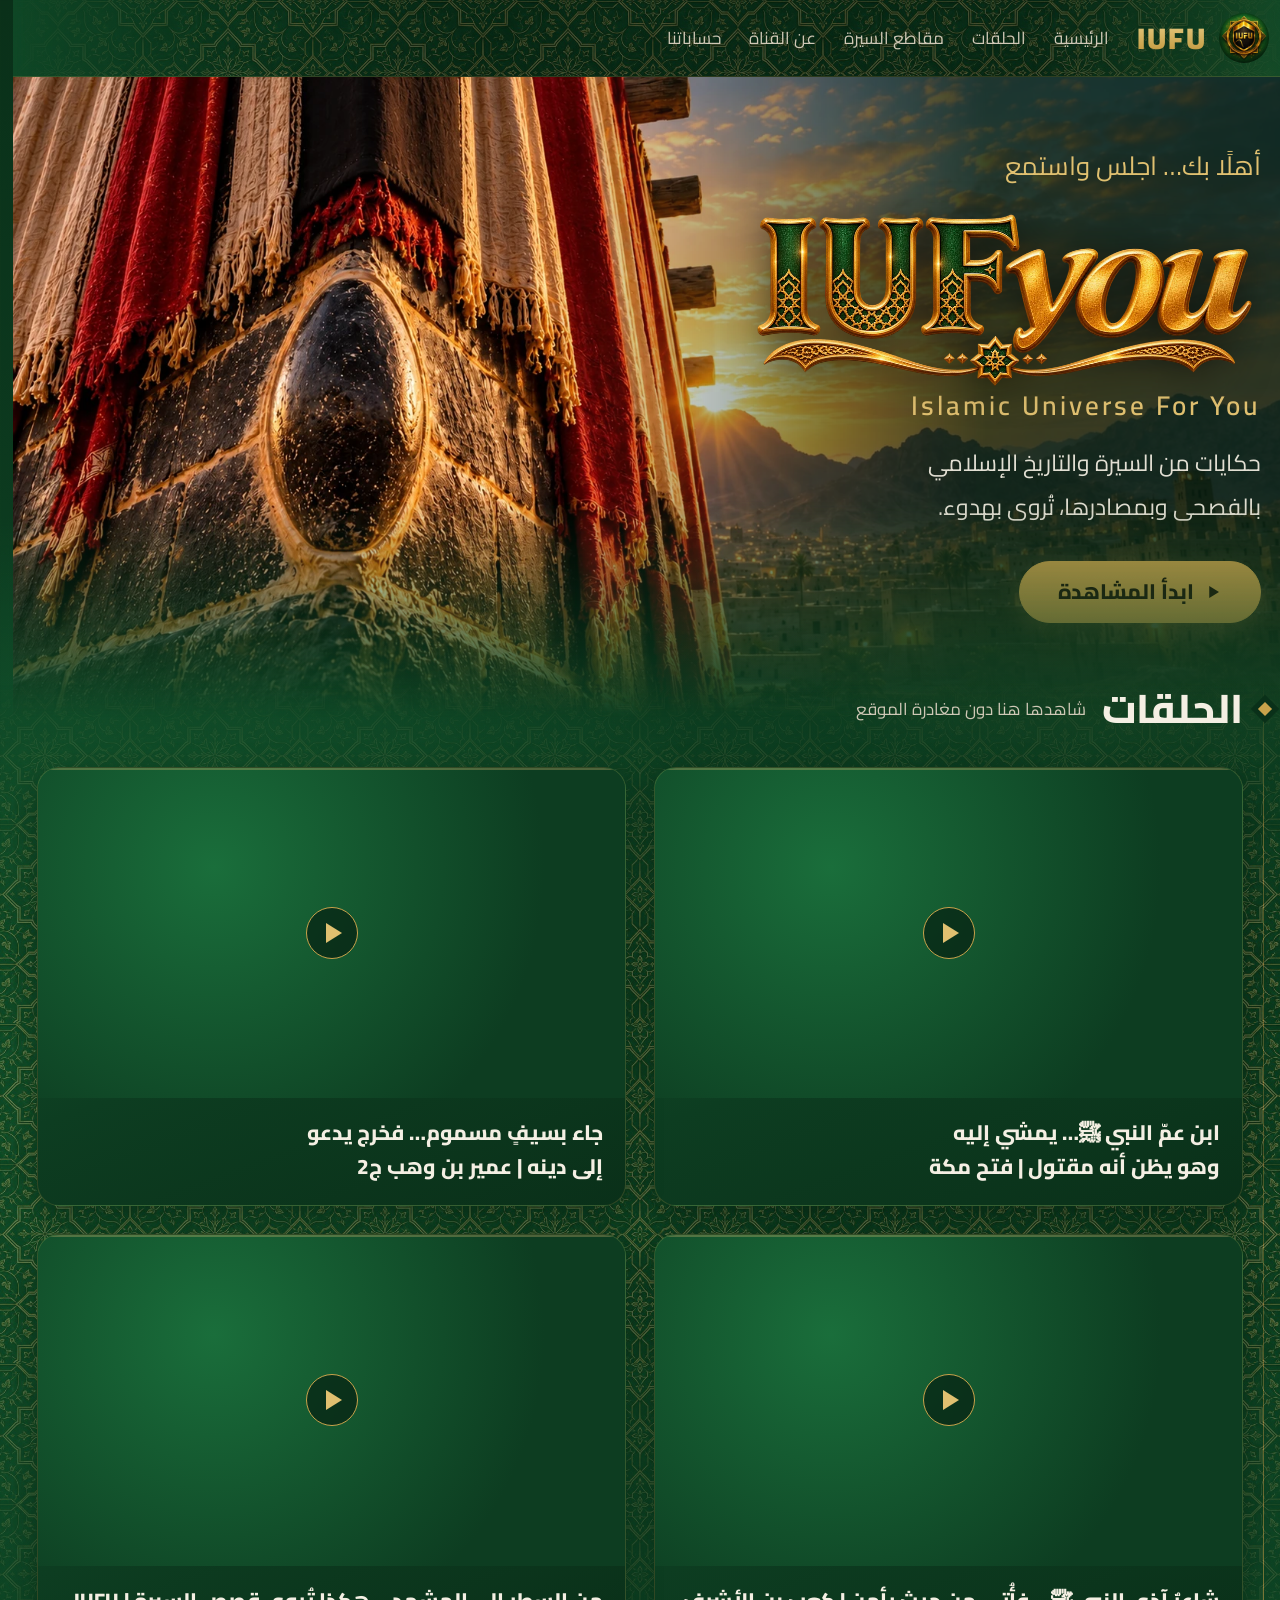
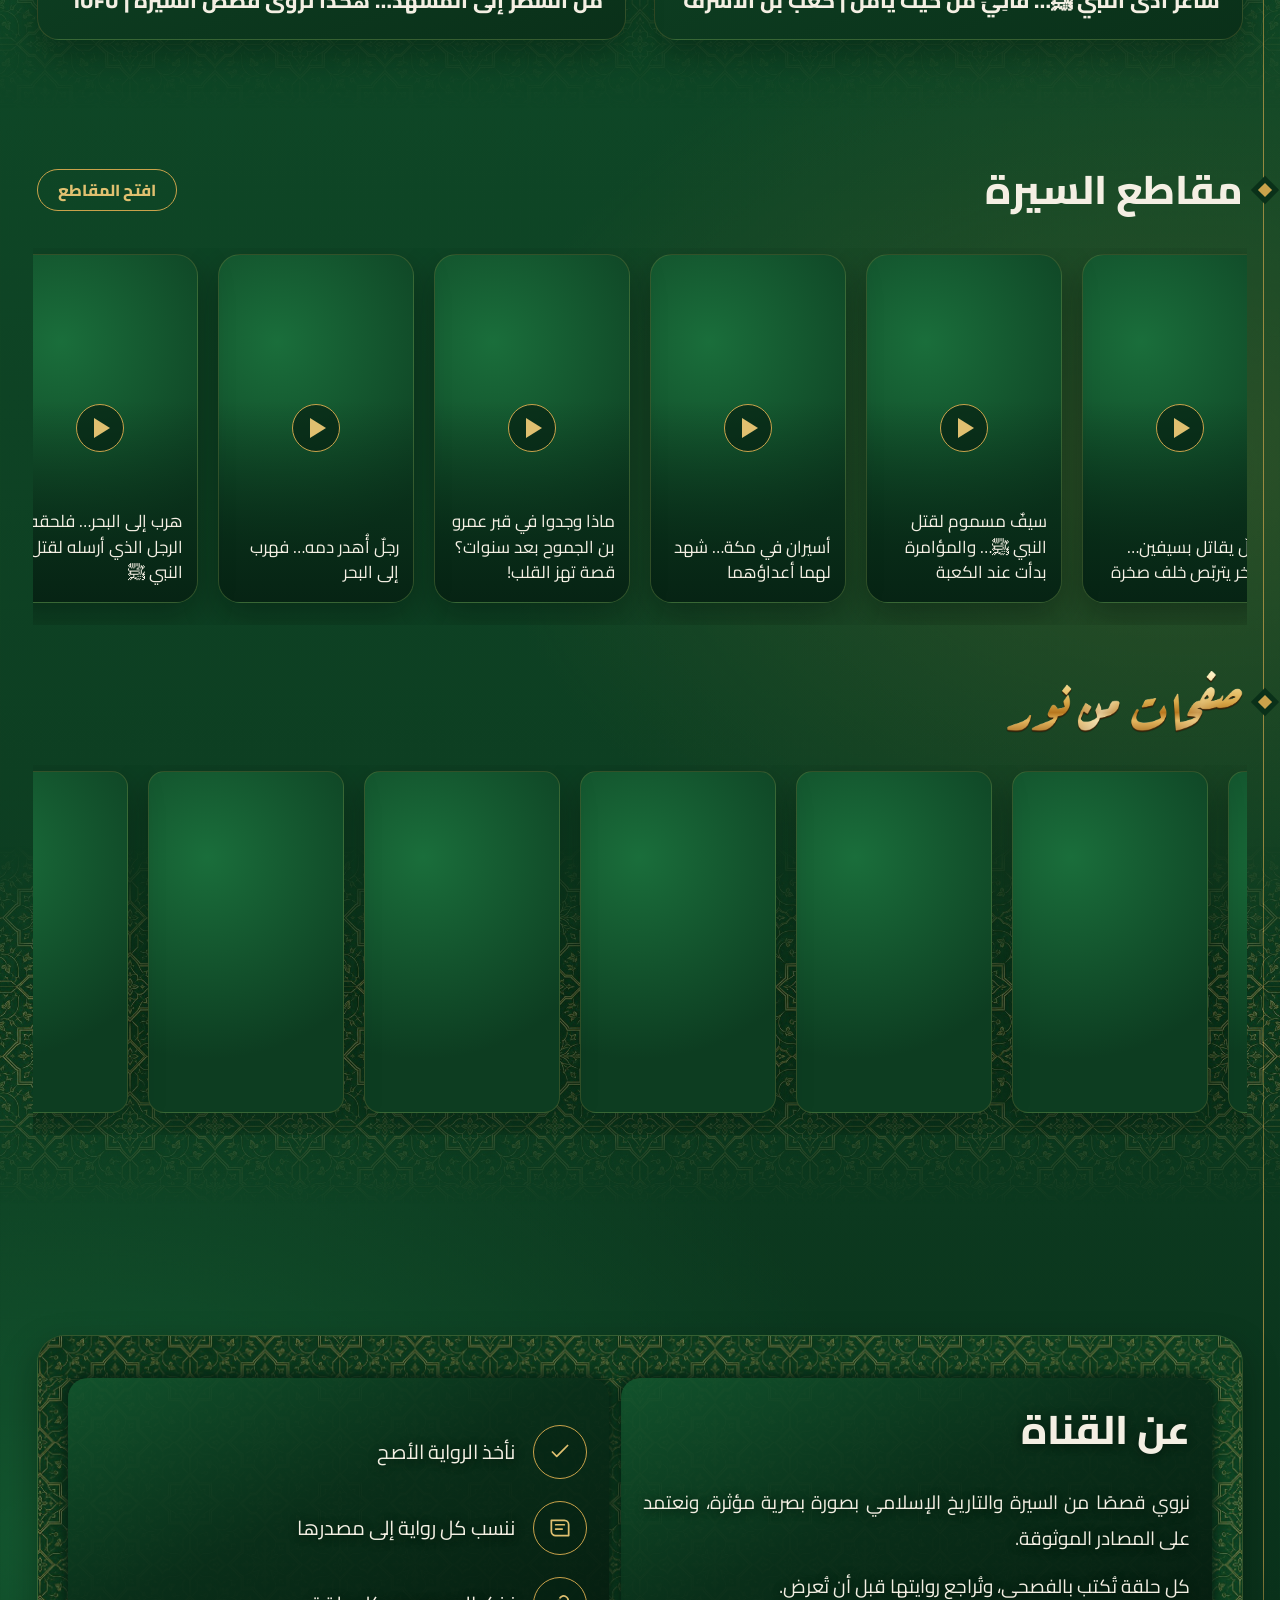
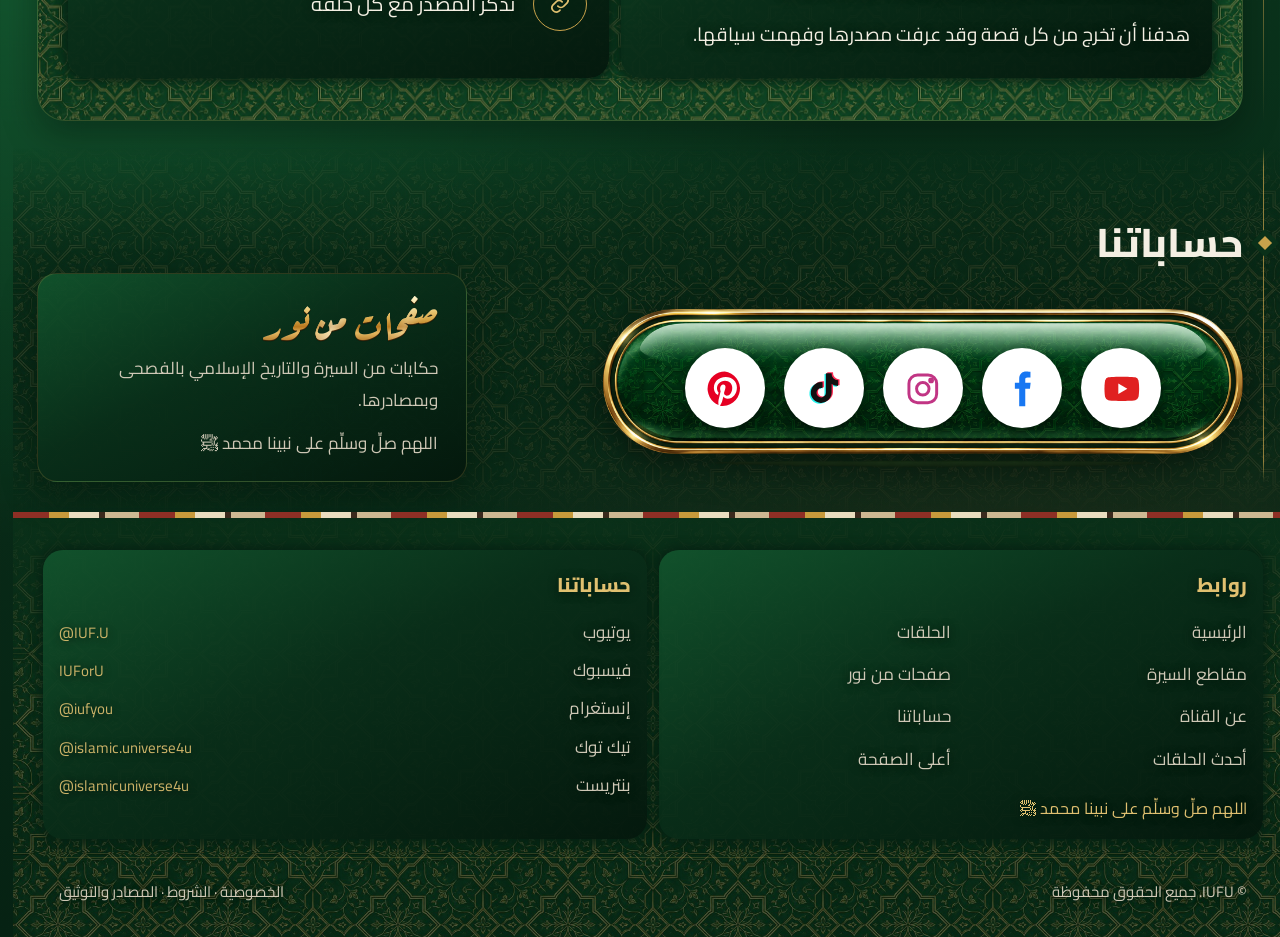
==== commit 9b15b380: "Hadith card shows the next Hadith of the series every minute Co-Authored-By: Claude Opus 5.5 <norepl" ====
--- a/index.html
+++ b/index.html
@@ -513,7 +513,12 @@
   var base=L.reduce(function(a,x){return a+Math.max(24,Math.min(120,(x.t.length+(x.s||'').length)*0.45))},0);
   $('hbt').style.setProperty('--hdur',Math.max(3,Math.min(14400,Math.round(base/mult)))+'s');
   $('hbar').hidden=false;
-  $('hdt').textContent=H.t;$('hds').textContent=H.s||'';if(!H.s)$('hds').hidden=true;$('hadith').hidden=false;
+  /* card: shows one Hadith of the series and moves to the next one every minute, in order, then repeats */
+  var MIN=60000;
+  function card(){var x=L[Math.floor(Date.now()/MIN)%L.length]||H;$('hdt').textContent=x.t;$('hds').textContent=x.s||'';$('hds').hidden=!x.s}
+  function tick(){var c=$('hdt').parentNode;c.style.opacity='0';setTimeout(function(){card();c.style.opacity='1'},450);setTimeout(tick,MIN-Date.now()%MIN)}
+  card();$('hadith').hidden=false;
+  if(L.length>1){$('hdt').parentNode.style.transition='opacity .45s';setTimeout(tick,MIN-Date.now()%MIN)}
 })();
 $('srow').innerHTML=SHORTS.map(function(v,i){return '<a class="short" href="https://youtube.com/shorts/'+v.id+'" data-feed="'+i+'">'+thumb(v.id)+'<div class="fade"></div><span class="pb"></span><span class="over">'+esc(v.t.split('|')[0])+'</span></a>'}).join('');
 
